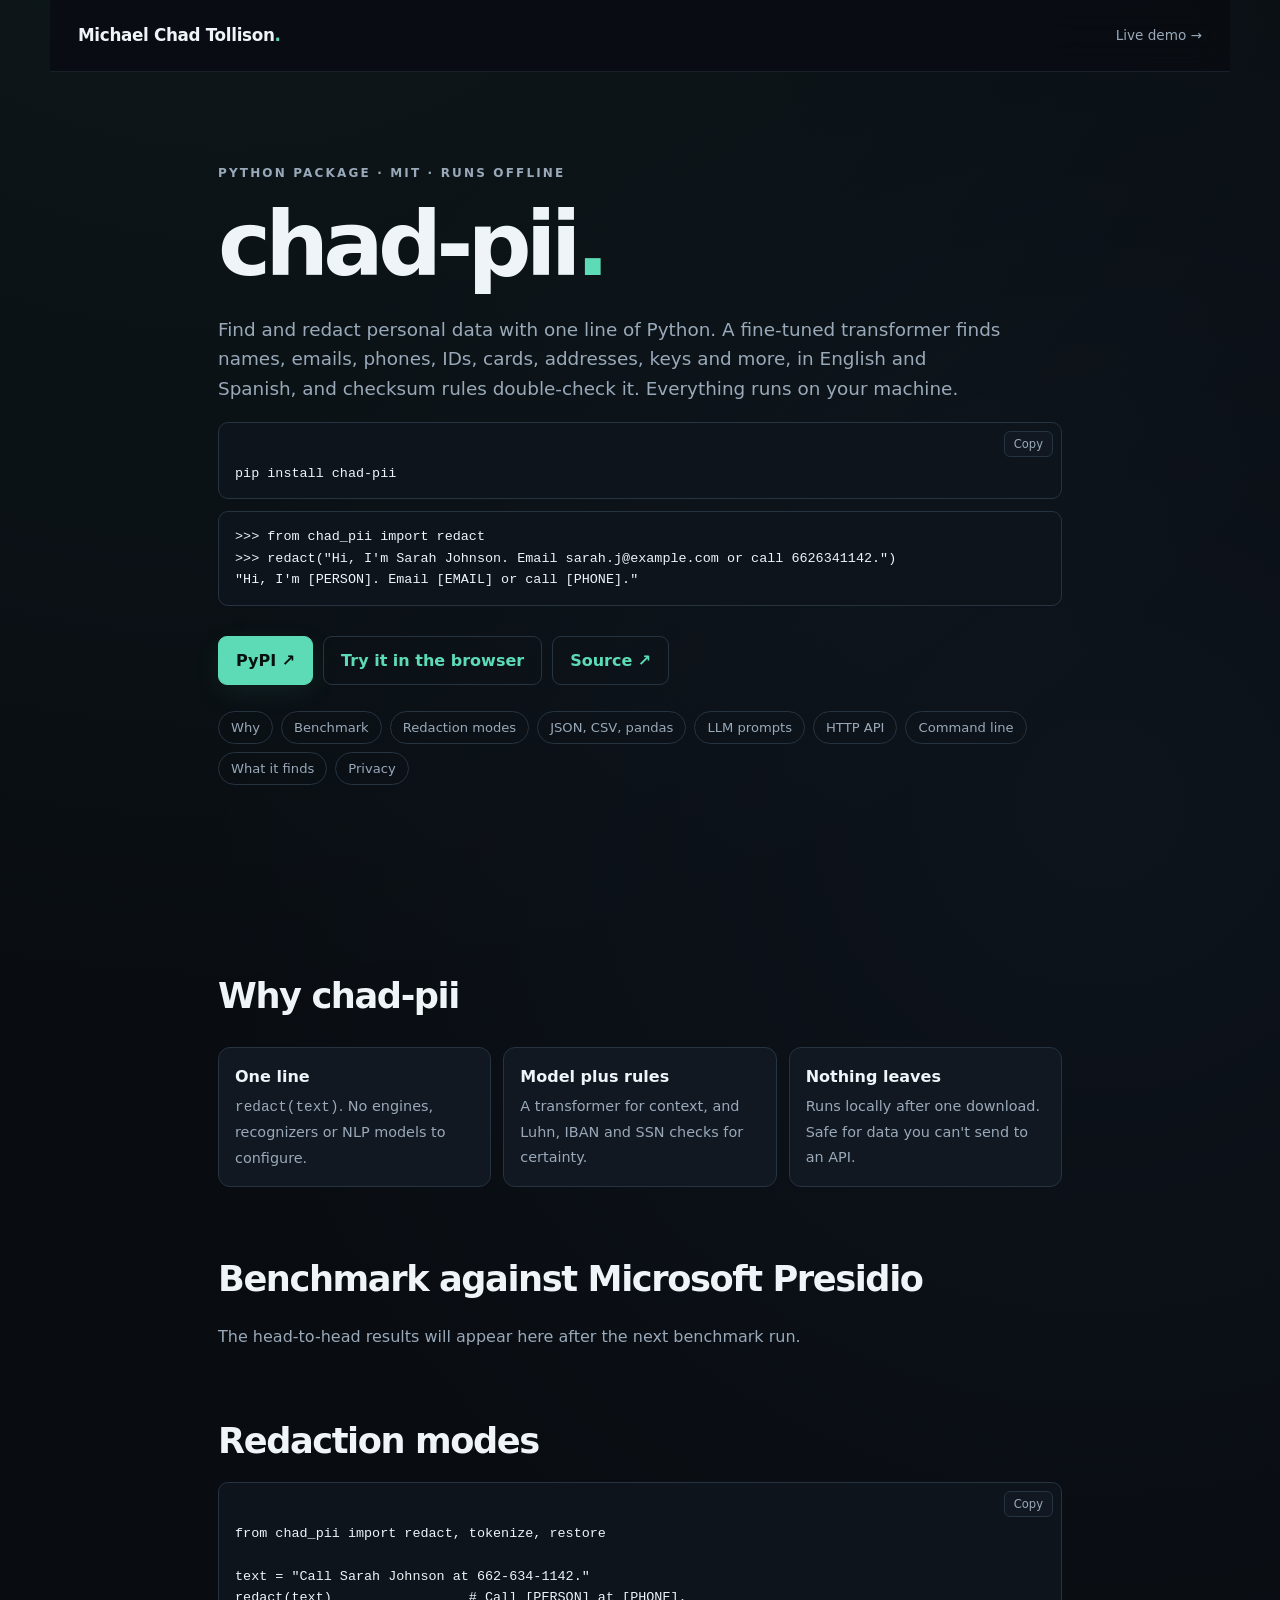
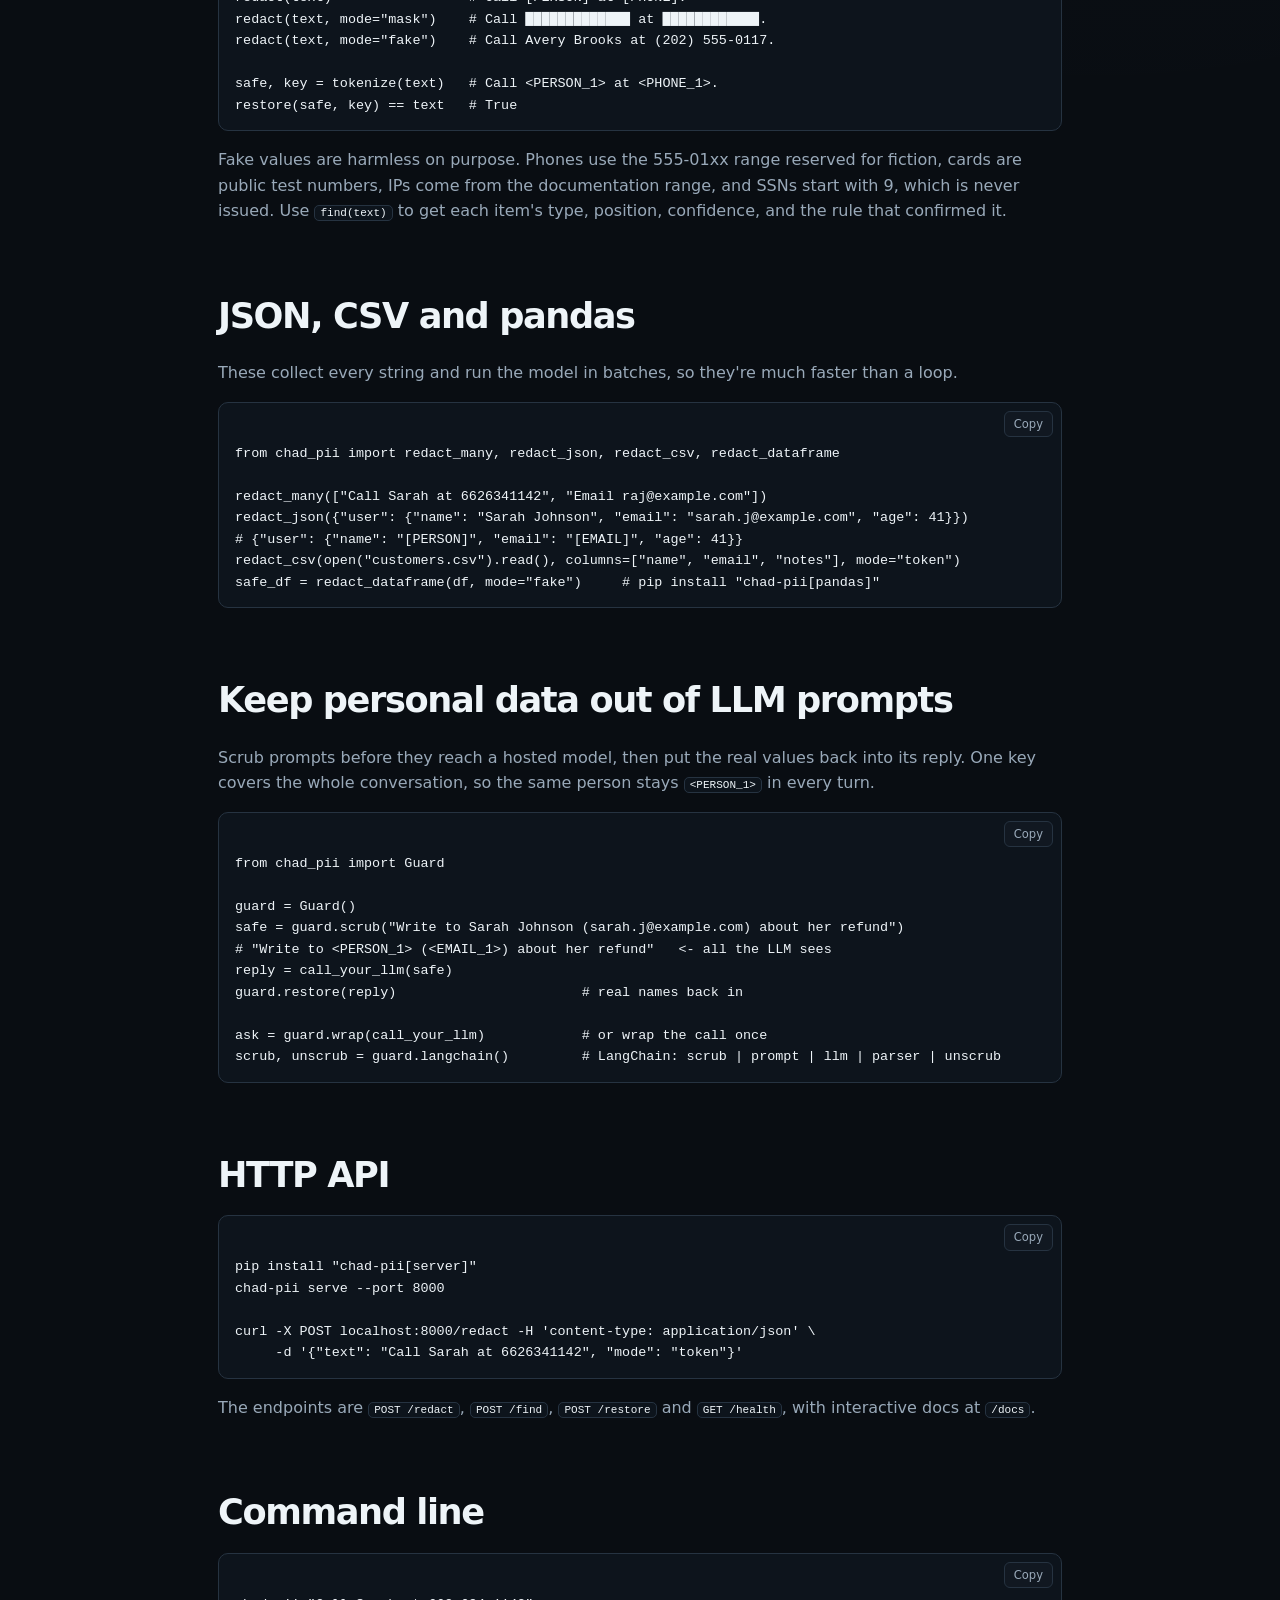
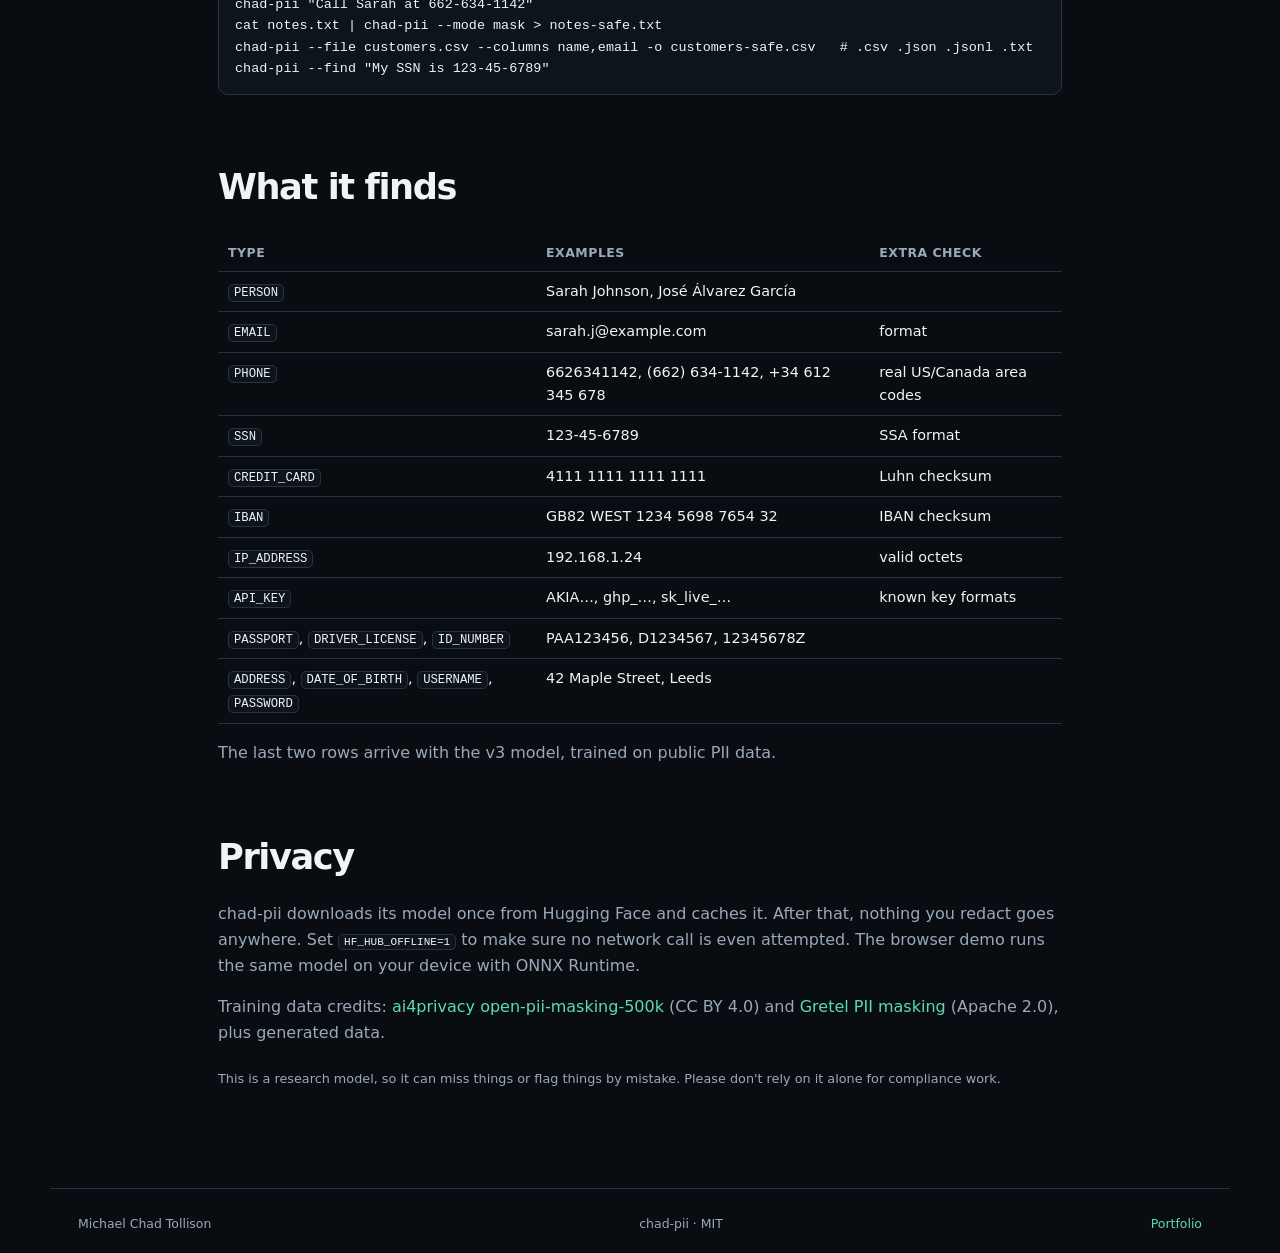
==== chad-pii/index.html @ e3c30531 "chad-pii docs page at /chad-pii/ Install, quick start, redaction modes, JSON/CSV/pandas, LLM guard, " ====
<!doctype html>
<html lang="en">
<head>
  <meta charset="utf-8">
  <meta name="viewport" content="width=device-width,initial-scale=1">
  <meta name="description" content="chad-pii: find and redact personal data in Python with one line. Fine-tuned transformer plus checksum rules, runs fully offline, benchmarked against Microsoft Presidio.">
  <meta name="theme-color" content="#090d12">
  <title>chad-pii | Redact personal data in Python</title>
  <link rel="stylesheet" href="../styles.css?v=2026-11-26b">
  <link rel="stylesheet" href="../redact.css?v=2026-11-27d">
  <style>
    .docs{max-width:900px}
    .docs h2{font-size:clamp(1.6rem,3.4vw,2.2rem);letter-spacing:-.04em;margin:64px 0 8px;scroll-margin-top:90px}
    .docs h3{margin:26px 0 8px;font-size:1.05rem}
    .docs p,.docs li{color:var(--muted)}
    .docs p code,.docs li code,.docs td code{background:var(--panel2);border:1px solid var(--line);border-radius:5px;padding:1px 5px;color:var(--text);font-size:.85em}
    .docs a{color:var(--accent)}.docs a:hover{text-decoration:underline}
    .docs .code{margin:12px 0}
    .toc{display:flex;flex-wrap:wrap;gap:8px;margin-top:26px}
    .toc a{border:1px solid var(--line);border-radius:999px;padding:5px 12px;font-size:.82rem;color:var(--muted)}
    .toc a:hover{color:var(--text);border-color:#3d5264;text-decoration:none}
    .pill-row{display:flex;flex-wrap:wrap;gap:8px;margin:14px 0 0;padding:0;list-style:none}
    .pill-row li{border:1px solid var(--line);background:var(--panel);border-radius:8px;padding:6px 10px;font-size:.85rem;color:var(--text)}
    .facts{display:grid;grid-template-columns:repeat(3,1fr);gap:12px;margin-top:22px}
    .facts div{border:1px solid var(--line);background:var(--panel);border-radius:12px;padding:16px}
    .facts strong{display:block;color:var(--text);margin-bottom:4px}
    .facts span{color:var(--muted);font-size:.9rem}
    .cmp h3{margin-top:30px}
    .cmp .bench-wrap{max-width:none}
    .cmp td.win{color:var(--accent);font-weight:700}
    table.plain{width:100%;border-collapse:collapse;font-size:.9rem;margin-top:12px}
    table.plain th,table.plain td{text-align:left;padding:8px 10px;border-bottom:1px solid var(--line);vertical-align:top}
    table.plain th{color:var(--muted);font-weight:600;font-size:.78rem;text-transform:uppercase;letter-spacing:.04em}
    .wrap-x{overflow-x:auto}
    @media (max-width:700px){.facts{grid-template-columns:1fr}.docs h2{margin-top:48px}}
  </style>
</head>
<body>
  <header>
    <a class="logo name-logo" href="../" aria-label="Back to portfolio">Michael Chad Tollison<span>.</span></a>
    <a class="back" href="../redact.html">Live demo →</a>
  </header>

  <main>
    <section class="demo-hero docs">
      <p class="kicker">PYTHON PACKAGE · MIT · RUNS OFFLINE</p>
      <h1>chad-pii<em>.</em></h1>
      <p class="lead">Find and redact personal data with one line of Python. A fine-tuned transformer finds names, emails, phones, IDs, cards, addresses, keys and more, in English and Spanish, and checksum rules double-check it. Everything runs on your machine.</p>
      <div class="code"><button type="button" class="copy-code">Copy</button><pre><code>pip install chad-pii</code></pre></div>
      <div class="code"><pre><code>&gt;&gt;&gt; from chad_pii import redact
&gt;&gt;&gt; redact("Hi, I'm Sarah Johnson. Email sarah.j@example.com or call 6626341142.")
"Hi, I'm [PERSON]. Email [EMAIL] or call [PHONE]."</code></pre></div>
      <div class="buttons">
        <a class="primary" href="https://pypi.org/project/chad-pii/" target="_blank" rel="noreferrer">PyPI ↗</a>
        <a class="secondary" href="../redact.html">Try it in the browser</a>
        <a class="secondary" href="https://github.com/chadtollison/chadtollison.github.io/tree/main/chad-pii" target="_blank" rel="noreferrer">Source ↗</a>
      </div>
      <nav class="toc" aria-label="On this page">
        <a href="#why">Why</a><a href="#benchmark">Benchmark</a><a href="#modes">Redaction modes</a><a href="#data">JSON, CSV, pandas</a>
        <a href="#llm">LLM prompts</a><a href="#api">HTTP API</a><a href="#cli">Command line</a><a href="#types">What it finds</a><a href="#privacy">Privacy</a>
      </nav>
    </section>

    <section class="docs">
      <h2 id="why">Why chad-pii</h2>
      <div class="facts">
        <div><strong>One line</strong><span><code>redact(text)</code>. No engines, recognizers or NLP models to configure.</span></div>
        <div><strong>Model plus rules</strong><span>A transformer for context, and Luhn, IBAN and SSN checks for certainty.</span></div>
        <div><strong>Nothing leaves</strong><span>Runs locally after one download. Safe for data you can't send to an API.</span></div>
      </div>

      <h2 id="benchmark">Benchmark against Microsoft Presidio</h2>
      <p id="cmp-lead">The head-to-head results will appear here after the next benchmark run.</p>
      <div id="cmp" class="cmp"></div>

      <h2 id="modes">Redaction modes</h2>
      <div class="code"><button type="button" class="copy-code">Copy</button><pre><code>from chad_pii import redact, tokenize, restore

text = "Call Sarah Johnson at 662-634-1142."
redact(text)                 # Call [PERSON] at [PHONE].
redact(text, mode="mask")    # Call █████████████ at ████████████.
redact(text, mode="fake")    # Call Avery Brooks at (202) 555-0117.

safe, key = tokenize(text)   # Call &lt;PERSON_1&gt; at &lt;PHONE_1&gt;.
restore(safe, key) == text   # True</code></pre></div>
      <p>Fake values are harmless on purpose. Phones use the 555-01xx range reserved for fiction, cards are public test numbers, IPs come from the documentation range, and SSNs start with 9, which is never issued. Use <code>find(text)</code> to get each item's type, position, confidence, and the rule that confirmed it.</p>

      <h2 id="data">JSON, CSV and pandas</h2>
      <p>These collect every string and run the model in batches, so they're much faster than a loop.</p>
      <div class="code"><button type="button" class="copy-code">Copy</button><pre><code>from chad_pii import redact_many, redact_json, redact_csv, redact_dataframe

redact_many(["Call Sarah at 6626341142", "Email raj@example.com"])
redact_json({"user": {"name": "Sarah Johnson", "email": "sarah.j@example.com", "age": 41}})
# {"user": {"name": "[PERSON]", "email": "[EMAIL]", "age": 41}}
redact_csv(open("customers.csv").read(), columns=["name", "email", "notes"], mode="token")
safe_df = redact_dataframe(df, mode="fake")     # pip install "chad-pii[pandas]"</code></pre></div>

      <h2 id="llm">Keep personal data out of LLM prompts</h2>
      <p>Scrub prompts before they reach a hosted model, then put the real values back into its reply. One key covers the whole conversation, so the same person stays <code>&lt;PERSON_1&gt;</code> in every turn.</p>
      <div class="code"><button type="button" class="copy-code">Copy</button><pre><code>from chad_pii import Guard

guard = Guard()
safe = guard.scrub("Write to Sarah Johnson (sarah.j@example.com) about her refund")
# "Write to &lt;PERSON_1&gt; (&lt;EMAIL_1&gt;) about her refund"   &lt;- all the LLM sees
reply = call_your_llm(safe)
guard.restore(reply)                       # real names back in

ask = guard.wrap(call_your_llm)            # or wrap the call once
scrub, unscrub = guard.langchain()         # LangChain: scrub | prompt | llm | parser | unscrub</code></pre></div>

      <h2 id="api">HTTP API</h2>
      <div class="code"><button type="button" class="copy-code">Copy</button><pre><code>pip install "chad-pii[server]"
chad-pii serve --port 8000

curl -X POST localhost:8000/redact -H 'content-type: application/json' \
     -d '{"text": "Call Sarah at 6626341142", "mode": "token"}'</code></pre></div>
      <p>The endpoints are <code>POST /redact</code>, <code>POST /find</code>, <code>POST /restore</code> and <code>GET /health</code>, with interactive docs at <code>/docs</code>.</p>

      <h2 id="cli">Command line</h2>
      <div class="code"><button type="button" class="copy-code">Copy</button><pre><code>chad-pii "Call Sarah at 662-634-1142"
cat notes.txt | chad-pii --mode mask &gt; notes-safe.txt
chad-pii --file customers.csv --columns name,email -o customers-safe.csv   # .csv .json .jsonl .txt
chad-pii --find "My SSN is 123-45-6789"</code></pre></div>

      <h2 id="types">What it finds</h2>
      <div class="wrap-x"><table class="plain">
        <thead><tr><th>Type</th><th>Examples</th><th>Extra check</th></tr></thead>
        <tbody>
          <tr><td><code>PERSON</code></td><td>Sarah Johnson, José Álvarez García</td><td></td></tr>
          <tr><td><code>EMAIL</code></td><td>sarah.j@example.com</td><td>format</td></tr>
          <tr><td><code>PHONE</code></td><td>6626341142, (662) 634-1142, +34 612 345 678</td><td>real US/Canada area codes</td></tr>
          <tr><td><code>SSN</code></td><td>123-45-6789</td><td>SSA format</td></tr>
          <tr><td><code>CREDIT_CARD</code></td><td>4111 1111 1111 1111</td><td>Luhn checksum</td></tr>
          <tr><td><code>IBAN</code></td><td>GB82 WEST 1234 5698 7654 32</td><td>IBAN checksum</td></tr>
          <tr><td><code>IP_ADDRESS</code></td><td>192.168.1.24</td><td>valid octets</td></tr>
          <tr><td><code>API_KEY</code></td><td>AKIA…, ghp_…, sk_live_…</td><td>known key formats</td></tr>
          <tr><td><code>PASSPORT</code>, <code>DRIVER_LICENSE</code>, <code>ID_NUMBER</code></td><td>PAA123456, D1234567, 12345678Z</td><td></td></tr>
          <tr><td><code>ADDRESS</code>, <code>DATE_OF_BIRTH</code>, <code>USERNAME</code>, <code>PASSWORD</code></td><td>42 Maple Street, Leeds</td><td></td></tr>
        </tbody>
      </table></div>
      <p>The last two rows arrive with the v3 model, trained on public PII data.</p>

      <h2 id="privacy">Privacy</h2>
      <p>chad-pii downloads its model once from Hugging Face and caches it. After that, nothing you redact goes anywhere. Set <code>HF_HUB_OFFLINE=1</code> to make sure no network call is even attempted. The browser demo runs the same model on your device with ONNX Runtime.</p>
      <p>Training data credits: <a href="https://huggingface.co/datasets/ai4privacy/open-pii-masking-500k-ai4privacy" target="_blank" rel="noreferrer">ai4privacy open-pii-masking-500k</a> (CC BY 4.0) and <a href="https://huggingface.co/datasets/gretelai/gretel-pii-masking-en-v1" target="_blank" rel="noreferrer">Gretel PII masking</a> (Apache 2.0), plus generated data.</p>
      <p class="note">This is a research model, so it can miss things or flag things by mistake. Please don't rely on it alone for compliance work.</p>
    </section>
  </main>

  <footer><span>Michael Chad Tollison</span><span>chad-pii · MIT</span><span><a href="../">Portfolio</a></span></footer>
  <script>
    document.querySelectorAll('.copy-code').forEach((b) => b.addEventListener('click', async () => {
      try { await navigator.clipboard.writeText(b.nextElementSibling.innerText); b.textContent = 'Copied'; setTimeout(() => (b.textContent = 'Copy'), 1400); } catch (e) {}
    }));
    (async () => {
      try {
        const res = await fetch('../benchmarks/compare.json', { cache: 'no-cache' });
        if (!res.ok) return;
        const { meta, results } = await res.json();
        const pct = (x) => `${Math.round(x * 100)}%`;
        const esc = (s) => String(s).replace(/[&<>"]/g, (c) => ({ '&': '&amp;', '<': '&lt;', '>': '&gt;', '"': '&quot;' }[c]));
        let html = '';
        for (const [ds, systems] of Object.entries(results)) {
          const rows = Object.entries(systems);
          const best = (k, lowWins) => (lowWins ? Math.min : Math.max)(...rows.map(([, r]) => r[k]));
          const cell = (r, k, f, low) => `<td class="${r[k] === best(k, low) ? 'win' : ''}">${f(r[k])}</td>`;
          html += `<h3>${esc(ds)}</h3><div class="bench-wrap"><table class="bench-table"><thead><tr><th>System</th><th>Caught</th><th>Fully hidden</th><th>Was personal</th><th>F1</th><th>ms/text</th></tr></thead><tbody>`
            + rows.map(([n, r]) => `<tr><td>${esc(n)}</td>${cell(r, 'caught', pct)}${cell(r, 'fully_hidden', pct)}${cell(r, 'was_personal', pct)}${cell(r, 'f1', (x) => x.toFixed(2))}${cell(r, 'ms_per_text', (x) => Math.round(x), true)}</tr>`).join('')
            + '</tbody></table></div>';
        }
        document.getElementById('cmp').innerHTML = html;
        document.getElementById('cmp-lead').innerHTML = `Same texts, same CPU, run on ${esc(meta.date)}. <strong>Caught</strong> is the share of personal-data items each system touched. <strong>Fully hidden</strong> means 90% or more of the item was covered, since half a card number still leaks. <strong>Was personal</strong> is the share of finds that really were personal data. Presidio runs with its defaults. <a href="../benchmarks/compare.md">Full results by type</a>`;
      } catch (e) { /* no results yet */ }
    })();
  </script>
  <script data-goatcounter="https://chadtollison.goatcounter.com/count" async src="https://gc.zgo.at/count.js"></script>
</body>
</html>
---- styles.css ----
*{box-sizing:border-box}
:root{--bg:#090d12;--panel:#111821;--panel2:#0d141c;--text:#eef4f8;--muted:#99a9b9;--line:#263341;--accent:#5cdbb6;--blue:#7aabff;--header:#090d12e8;--shadow:0 18px 55px rgba(0,0,0,.28)}
html{scroll-behavior:smooth;scroll-padding-top:90px}
body{margin:0;background:radial-gradient(circle at 18% -8%,rgba(92,219,182,.055),transparent 28%),radial-gradient(circle at 86% 18%,rgba(122,171,255,.045),transparent 24%),var(--bg);color:var(--text);font-family:Inter,system-ui,-apple-system,"Segoe UI",sans-serif;line-height:1.6;overflow-x:hidden}
a{color:inherit;text-decoration:none}
button{font:inherit}
::selection{background:rgba(92,219,182,.25);color:#fff}
#scroll-progress{position:fixed;left:0;top:0;height:3px;width:0;background:linear-gradient(90deg,var(--accent),var(--blue));z-index:9999;box-shadow:0 0 20px rgba(92,219,182,.45)}
.cursor-glow{position:fixed;left:0;top:0;width:420px;height:420px;border-radius:50%;pointer-events:none;z-index:-1;opacity:0;background:radial-gradient(circle,rgba(92,219,182,.075),rgba(122,171,255,.025) 38%,transparent 70%);transform:translate(-50%,-50%);transition:opacity .25s ease}
header,main>section,footer{max-width:1180px;margin:auto;padding-left:28px;padding-right:28px}
header{height:72px;display:flex;align-items:center;justify-content:space-between;position:sticky;top:0;background:var(--header);backdrop-filter:blur(18px);-webkit-backdrop-filter:blur(18px);z-index:50;border-bottom:1px solid #26334188}
.logo{font-weight:900;font-size:1.3rem;transition:transform .25s ease,text-shadow .25s ease}.logo:hover{transform:translateY(-1px);text-shadow:0 0 24px rgba(92,219,182,.22)}
.logo span,.kicker,.title b,.hero em{color:var(--accent)}
.name-logo{font-size:1.05rem;letter-spacing:-.02em;white-space:nowrap}
nav{display:flex;gap:24px}nav a{position:relative;color:var(--muted);font-size:.85rem;padding:8px 0;transition:color .2s ease}nav a:after{content:"";position:absolute;left:0;right:100%;bottom:2px;height:1px;background:var(--accent);transition:right .25s ease;box-shadow:0 0 10px rgba(92,219,182,.4)}nav a:hover,nav a.active{color:var(--text)}nav a:hover:after,nav a.active:after{right:0}
.menu-toggle{display:none;width:42px;height:42px;border:1px solid var(--line);border-radius:10px;background:rgba(17,24,33,.8);align-items:center;justify-content:center;flex-direction:column;gap:5px;cursor:pointer}.menu-toggle span{width:18px;height:1.5px;background:var(--text);transition:transform .25s ease,opacity .25s ease}.menu-toggle.open span:nth-child(1){transform:translateY(6.5px) rotate(45deg)}.menu-toggle.open span:nth-child(2){opacity:0}.menu-toggle.open span:nth-child(3){transform:translateY(-6.5px) rotate(-45deg)}
.hero{padding-top:115px;padding-bottom:105px;position:relative}.hero:after{content:"";position:absolute;width:360px;height:360px;right:-150px;top:70px;border:1px solid rgba(92,219,182,.08);border-radius:50%;box-shadow:0 0 80px rgba(92,219,182,.025);pointer-events:none}
.kicker{font-size:.75rem;letter-spacing:.18em;font-weight:800}.hero h1{font-size:clamp(3rem,7vw,6.4rem);line-height:.98;letter-spacing:-.065em;margin:18px 0 30px}.hero em{font-style:normal;background:linear-gradient(90deg,var(--accent),#8cebd0,var(--blue));-webkit-background-clip:text;background-clip:text;color:transparent;background-size:180% auto;animation:gradientShift 8s ease infinite}.lead{max-width:790px;font-size:1.15rem;color:var(--muted)}
@keyframes gradientShift{0%,100%{background-position:0% center}50%{background-position:100% center}}
.buttons,.tags{display:flex;gap:10px;flex-wrap:wrap}.buttons{margin-top:30px}.buttons a{border:1px solid var(--line);padding:11px 17px;border-radius:9px;font-weight:700;transition:transform .22s ease,border-color .22s ease,box-shadow .22s ease,background .22s ease}.buttons a:hover{transform:translateY(-2px);border-color:#3d5264;box-shadow:0 12px 28px rgba(0,0,0,.2)}.buttons .primary{background:var(--accent);border-color:var(--accent);color:#07110e;box-shadow:0 8px 28px rgba(92,219,182,.08)}.buttons .primary:hover{box-shadow:0 12px 34px rgba(92,219,182,.18)}.buttons .secondary:hover{background:#101923}
.hero .tags{margin-top:55px}.tags span{border:1px solid var(--line);border-radius:30px;padding:5px 10px;font-size:.74rem;color:var(--muted);transition:transform .2s ease,border-color .2s ease,color .2s ease,background .2s ease,box-shadow .2s ease}.tags span:hover{transform:translateY(-2px);border-color:rgba(92,219,182,.55);color:var(--text);background:rgba(92,219,182,.055);box-shadow:0 6px 18px rgba(92,219,182,.06)}
main>section:not(.hero){padding-top:85px;padding-bottom:85px}.title{display:flex;align-items:center;gap:14px;margin-bottom:36px}.title h2{font-size:2.2rem;letter-spacing:-.04em;margin:0}.title b{font-family:monospace}.intro{max-width:760px;color:var(--muted);margin-top:-18px;margin-bottom:35px}
.metrics{display:grid;grid-template-columns:repeat(4,1fr);border:1px solid var(--line);border-radius:14px;overflow:hidden;background:rgba(17,24,33,.5)}.metrics article{padding:30px;border-right:1px solid var(--line);position:relative;transition:background .25s ease,transform .25s ease}.metrics article:last-child{border:0}.metrics article:hover{background:rgba(18,29,39,.9);transform:translateY(-3px)}.metrics strong{font-size:2.1rem;color:var(--blue);letter-spacing:-.04em}.metrics p,.card p,.skills p,.contact>p{color:var(--muted)}
.grid{display:grid;grid-template-columns:1fr 1fr;gap:16px}.card{background:linear-gradient(180deg,rgba(17,24,33,.95),rgba(13,20,28,.96));border:1px solid var(--line);border-radius:14px;padding:29px;position:relative;overflow:hidden;transform-style:preserve-3d;transition:transform .18s ease,border-color .25s ease,box-shadow .25s ease}.card:hover{border-color:#3c5062;box-shadow:var(--shadow)}.feature{grid-column:1/-1;padding:40px}.card small{font-family:monospace;color:var(--accent)}.card h3{font-size:1.5rem;margin:9px 0}.card p{margin-top:0}.projectlink{display:inline-flex;align-items:center;gap:7px;color:var(--accent);font-weight:700;margin-top:12px}.projectlink span{transition:transform .2s ease}.projectlink:hover span{transform:translate(3px,-3px)}
.flow{font-family:monospace;font-size:.76rem;background:#0b1118;border:1px solid var(--line);padding:10px;border-radius:7px;margin:18px 0;color:#bac8d5;transition:border-color .2s ease,background .2s ease}.card:hover .flow{border-color:#33475a;background:#0c141d}
.reactive{--mx:50%;--my:50%;position:relative}.reactive:before{content:"";position:absolute;inset:0;border-radius:inherit;background:radial-gradient(420px circle at var(--mx) var(--my),rgba(92,219,182,.10),rgba(122,171,255,.025) 35%,transparent 67%);opacity:0;transition:opacity .25s ease;pointer-events:none;z-index:0}.reactive:hover:before{opacity:1}.reactive>*{position:relative;z-index:1}
.experience-list{display:grid;gap:22px}.experience-card{background:linear-gradient(180deg,rgba(17,24,33,.95),rgba(13,20,28,.96));border:1px solid var(--line);border-radius:14px;padding:32px;overflow:hidden;transition:transform .25s ease,border-color .25s ease,box-shadow .25s ease}.experience-card:hover{transform:translateY(-4px);border-color:#3d5264;box-shadow:var(--shadow)}.experience-heading{display:flex;justify-content:space-between;align-items:flex-start;gap:24px;padding-bottom:20px;border-bottom:1px solid var(--line)}.experience-heading h3{font-size:1.65rem;margin:4px 0 0;letter-spacing:-.025em}.experience-heading>span{color:var(--muted);font-family:monospace;white-space:nowrap}.role-path{margin:0;color:var(--accent);font-size:.78rem;font-weight:800;letter-spacing:.07em;text-transform:uppercase}.experience-summary{max-width:900px;color:var(--muted);font-size:1.02rem;margin:22px 0 26px}.impact-grid{display:grid;grid-template-columns:1fr 1fr;gap:14px}.impact-grid>div{background:#0b1118;border:1px solid var(--line);border-radius:9px;padding:20px;transition:transform .2s ease,border-color .2s ease,background .2s ease}.impact-grid>div:hover{transform:translateY(-2px);border-color:#34495b;background:#0d151e}.impact-grid strong{display:block;margin-bottom:7px}.impact-grid p{margin:0;color:var(--muted);font-size:.9rem}
.skills{display:grid;grid-template-columns:repeat(3,1fr);gap:14px}.skills article,.edu{background:linear-gradient(180deg,rgba(17,24,33,.95),rgba(13,20,28,.96));border:1px solid var(--line);border-radius:12px;padding:22px;overflow:hidden;transition:transform .22s ease,border-color .22s ease,box-shadow .22s ease}.skills article:hover,.edu:hover{transform:translateY(-4px);border-color:#3d5264;box-shadow:0 14px 36px rgba(0,0,0,.2)}.skills h3,.skills p{margin:0}.skills p{margin-top:8px;font-size:.86rem}.edu{display:flex;justify-content:space-between;align-items:end}.edu h3,.edu p{margin:4px 0 0}.edu p{text-align:right;color:var(--muted)}
.contact{margin-top:55px!important;margin-bottom:85px!important;background:linear-gradient(135deg,rgba(18,28,33,.98),rgba(18,23,34,.98));border:1px solid var(--line);border-radius:18px;padding:55px!important;overflow:hidden;transition:border-color .25s ease,box-shadow .25s ease}.contact:hover{border-color:#3b5062;box-shadow:0 20px 60px rgba(0,0,0,.24)}.contact h2{font-size:clamp(2.2rem,5vw,4rem);letter-spacing:-.05em;line-height:1;margin:10px 0 20px}.contact>p{max-width:720px}
footer{display:flex;justify-content:space-between;border-top:1px solid var(--line);padding-top:25px;padding-bottom:25px;color:var(--muted);font-size:.78rem}
[data-reveal]{opacity:1;transform:none}.js [data-reveal]{opacity:0;transform:translateY(24px);transition:opacity .7s cubic-bezier(.2,.7,.2,1),transform .7s cubic-bezier(.2,.7,.2,1)}.js [data-reveal].visible{opacity:1;transform:none}
:focus-visible{outline:2px solid var(--accent);outline-offset:4px;border-radius:6px}
@media(max-width:900px){nav{position:absolute;top:64px;right:28px;display:none;min-width:210px;flex-direction:column;gap:2px;background:#0d141cee;border:1px solid var(--line);border-radius:12px;padding:10px;box-shadow:0 18px 50px rgba(0,0,0,.4);backdrop-filter:blur(18px)}nav.open{display:flex}nav a{padding:10px 12px;border-radius:8px}nav a:hover,nav a.active{background:#121c27}.menu-toggle{display:flex}.metrics{grid-template-columns:1fr 1fr}.metrics article:nth-child(2){border-right:0}.metrics article:nth-child(-n+2){border-bottom:1px solid var(--line)}.grid,.skills{grid-template-columns:1fr}.feature{grid-column:auto}.experience-heading{flex-direction:column;gap:8px}.impact-grid{grid-template-columns:1fr}.experience-card{padding:23px}.edu{flex-direction:column;align-items:start}.edu p{text-align:left}.name-logo{font-size:.92rem}}
@media(max-width:560px){header,main>section,footer{padding-left:20px;padding-right:20px}.metrics{grid-template-columns:1fr}.metrics article{border-right:0;border-bottom:1px solid var(--line)!important}.metrics article:last-child{border-bottom:0!important}.hero{padding-top:75px}.hero h1{font-size:clamp(2.7rem,15vw,4.1rem)}.hero:after{display:none}.contact{margin-left:18px!important;margin-right:18px!important;padding:35px 23px!important}footer{flex-direction:column;gap:5px}.name-logo{max-width:230px;overflow:hidden;text-overflow:ellipsis}.cursor-glow{display:none}}
@media(pointer:coarse){.cursor-glow{display:none}.card:hover,.experience-card:hover,.skills article:hover,.edu:hover,.metrics article:hover{transform:none}}
@media(prefers-reduced-motion:reduce){html{scroll-behavior:auto}*,*:before,*:after{animation-duration:.001ms!important;animation-iteration-count:1!important;transition-duration:.001ms!important}.js [data-reveal]{opacity:1!important;transform:none!important}.cursor-glow{display:none!important}}


/* ===== v2 additions: charts, timeline, architecture, venn ===== */
:root{--violet:#b79cff}

/* group labels inside the Babel Street card */
.exp-group{margin:1.75rem 0 .75rem}

/* ---- impact charts ---- */
.charts{display:grid;grid-template-columns:1.5fr 1fr;gap:16px;margin-top:16px}
.chart{padding:28px}
.chart h3{font-size:1.2rem;margin:8px 0 22px;letter-spacing:-.02em}
.chart>p{font-size:.88rem;margin:20px 0 0}
.hbars{display:grid;gap:20px}
.hbar{display:grid;grid-template-columns:1fr auto;gap:8px 14px;align-items:end}
.hbar-label{font-size:.88rem;color:var(--text);font-weight:600;line-height:1.3}
.hbar-label em{display:block;font-style:normal;font-weight:400;color:var(--muted);font-size:.76rem}
.hbar b{font-family:monospace;color:var(--blue);font-size:1rem}
.hbar-track{grid-column:1/-1;height:10px;border-radius:99px;background:#0b1118;border:1px solid var(--line);overflow:hidden}
.hbar-track i{display:block;height:100%;width:var(--p);border-radius:inherit;background:linear-gradient(90deg,var(--accent),var(--blue));box-shadow:0 0 18px rgba(92,219,182,.35);transition:width 1.2s cubic-bezier(.2,.7,.2,1) var(--d,0s)}
.js [data-chart]:not(.in) .hbar-track i{width:0}
.dots{display:grid;grid-template-columns:repeat(10,1fr);gap:8px;max-width:300px}
.dots i{aspect-ratio:1;border-radius:50%;background:var(--accent);box-shadow:0 0 10px rgba(92,219,182,.35);transition:opacity .35s ease,transform .35s ease;transition-delay:calc(var(--i)*18ms)}
.dots:empty{display:none}
.js [data-chart]:not(.in) .dots i{opacity:.1;transform:scale(.5)}

/* ---- career: donut + timeline ---- */
.career-grid{display:grid;grid-template-columns:minmax(300px,.85fr) 1.6fr;gap:16px}
.donut-card,.gantt-card{padding:30px}
.donut{position:relative;width:min(100%,250px);aspect-ratio:1;margin:12px auto 26px}
.donut svg{width:100%;height:100%;transform:rotate(-90deg)}
.donut circle{fill:none;stroke-width:22}
.donut .track{stroke:#0b1118}
.seg{stroke-dasharray:var(--len,0) var(--rest,100);transition:stroke-dasharray 1.5s cubic-bezier(.2,.7,.2,1) var(--d,0s)}
.js [data-chart]:not(.in) .seg{stroke-dasharray:0 100}
.seg.s1{stroke:var(--violet)}.seg.s2{stroke:var(--blue)}.seg.s3{stroke:var(--accent)}
.donut-center{position:absolute;inset:0;display:grid;place-content:center;text-align:center}
.donut-center strong{font-size:3.6rem;letter-spacing:-.06em;line-height:1}
.donut-center span{font-family:monospace;font-size:.72rem;letter-spacing:.2em;color:var(--muted);margin-top:4px}
.legend{display:grid;gap:14px;margin:0;padding:0;list-style:none}
.legend li{display:grid;grid-template-columns:12px 1fr auto;gap:12px;align-items:start;font-size:.8rem;color:var(--muted);line-height:1.4}
.legend li>i{width:10px;height:10px;border-radius:50%;margin-top:5px}
.legend strong{display:block;color:var(--text);font-size:.9rem}
.legend b{font-family:monospace;font-weight:600;color:var(--text);font-size:.82rem;margin-top:2px}

.gantt-axis,.gantt-row{display:grid;grid-template-columns:200px 1fr;align-items:center}
.gantt{margin-top:18px}
.ticks{position:relative;height:24px}
.ticks span{position:absolute;left:var(--x);padding-left:5px;font-family:monospace;font-size:.72rem;color:var(--muted)}
.gantt-row{padding:14px 0;border-top:1px solid var(--line)}
.gantt-meta strong{display:block;font-size:.95rem}
.gantt-meta span{font-size:.78rem;color:var(--muted);line-height:1.35;display:block;padding-right:12px}
.gantt-track{position:relative;height:36px;background:repeating-linear-gradient(90deg,rgba(38,51,65,.8) 0 1px,transparent 1px calc(100% / 11))}
.gantt-bar{position:absolute;top:6px;bottom:6px;left:var(--l);width:var(--w);border-radius:8px;background:var(--c);background:linear-gradient(90deg,var(--c),color-mix(in srgb,var(--c) 55%,#0b1118));box-shadow:0 0 22px rgba(92,219,182,.18);transform-origin:left center;transition:transform 1.2s cubic-bezier(.2,.7,.2,1) var(--d,0s)}
.js [data-chart]:not(.in) .gantt-bar{transform:scaleX(0)}
.gantt-bar.live:after{content:"";position:absolute;right:-5px;top:50%;width:10px;height:10px;margin-top:-5px;border-radius:50%;background:var(--accent);box-shadow:0 0 0 0 rgba(92,219,182,.55);animation:livePulse 2.4s ease-out infinite}
@keyframes livePulse{70%,100%{box-shadow:0 0 0 12px rgba(92,219,182,0)}}
.path{display:flex;flex-wrap:wrap;align-items:center;gap:8px;margin-top:22px;padding-top:20px;border-top:1px solid var(--line)}
.path span{border:1px solid var(--line);border-radius:30px;padding:4px 12px;font-size:.76rem;color:var(--muted)}
.path span:last-child{border-color:rgba(92,219,182,.55);color:var(--text)}
.path i{font-style:normal;color:var(--muted)}

/* ---- architecture diagrams ---- */
.diagrams{display:grid;gap:16px;margin-top:16px}
.diagram-card{padding:30px}
.diagram-card h3{font-size:1.3rem;margin:8px 0 24px;letter-spacing:-.02em}
.pipe{display:flex;align-items:stretch}
.pnode{flex:1 1 0;min-width:0;display:flex;flex-direction:column;justify-content:center;gap:5px;background:#0b1118;border:1px solid var(--line);border-radius:10px;padding:16px 18px;transition:border-color .2s ease,transform .2s ease}
.pnode:hover{border-color:#3d5264;transform:translateY(-2px)}
.pnode small{font-size:.68rem;letter-spacing:.12em}
.pnode strong{font-size:1rem;line-height:1.25}
.pnode p{margin:0;font-size:.82rem;line-height:1.45}
.pnode.core{border-color:rgba(92,219,182,.5);background:linear-gradient(180deg,rgba(92,219,182,.09),#0b1118);box-shadow:0 0 34px rgba(92,219,182,.08)}
.pchips{display:flex;flex-wrap:wrap;gap:6px;margin-top:4px}
.pchips span,.pipe-foot span{border:1px solid var(--line);border-radius:30px;padding:3px 10px;font-size:.74rem;color:var(--muted)}
.plink{flex:0 0 78px;align-self:center;height:2px;position:relative;background-color:rgba(92,219,182,.3);background-image:linear-gradient(90deg,transparent,var(--accent),transparent);background-repeat:no-repeat;background-size:42% 100%;background-position:-75% 0}
.plink:before{content:attr(data-label);position:absolute;left:50%;bottom:8px;transform:translateX(-50%);font-family:monospace;font-size:.62rem;letter-spacing:.06em;color:var(--accent);white-space:nowrap}
.plink:after{content:"";position:absolute;right:-1px;top:50%;margin-top:-5px;border-left:8px solid rgba(92,219,182,.8);border-top:5px solid transparent;border-bottom:5px solid transparent}
.in .plink{animation:sweep 1.5s ease-in-out both;animation-delay:calc(var(--k,0)*.5s + .25s)}
@keyframes sweep{from{background-position:-75% 0}to{background-position:180% 0}}
@keyframes sweepV{from{background-position:0 -75%}to{background-position:0 180%}}
.pipe-foot{display:flex;flex-wrap:wrap;align-items:center;gap:8px;margin-top:20px;padding-top:16px;border-top:1px dashed var(--line)}
.pipe-foot small{margin-right:6px;font-size:.68rem;letter-spacing:.12em}
.lane+.lane{margin-top:22px;padding-top:22px;border-top:1px dashed var(--line)}
.lane-title{margin:0 0 12px;font-size:.84rem;font-weight:700;color:var(--text)!important}
.lane-title span{font-weight:400;color:var(--muted)}

/* ---- venn ---- */
.venn{position:relative;max-width:820px;margin:0 auto 44px;aspect-ratio:1.55/1}
.venn-circle{position:absolute;top:0;width:64%;aspect-ratio:1;border-radius:50%;border:1px solid;transition:transform 1.3s cubic-bezier(.2,.7,.2,1),opacity 1s ease}
.venn-circle.l{left:0;border-color:rgba(92,219,182,.5);background:radial-gradient(circle at 35% 40%,rgba(92,219,182,.2),rgba(92,219,182,.06) 65%,transparent)}
.venn-circle.r{right:0;border-color:rgba(122,171,255,.5);background:radial-gradient(circle at 65% 40%,rgba(122,171,255,.2),rgba(122,171,255,.06) 65%,transparent)}
.js [data-chart]:not(.in) .venn-circle.l{transform:translateX(-16%) scale(.92);opacity:0}
.js [data-chart]:not(.in) .venn-circle.r{transform:translateX(16%) scale(.92);opacity:0}
.venn-text{position:absolute;top:50%;transform:translateY(-50%);text-align:center}
.venn-text.l{left:4%;width:30%}
.venn-text.m{left:50%;width:22%;transform:translate(-50%,-50%)}
.venn-text.r{right:4%;width:30%}
.venn-text h3{margin:0 0 8px;font-size:1.1rem;letter-spacing:-.02em}
.venn-text.l h3{color:var(--accent)}.venn-text.r h3{color:var(--blue)}
.venn-text p{margin:0;font-size:.8rem;line-height:1.55;color:var(--muted)}

@media(max-width:900px){
  .charts,.career-grid{grid-template-columns:1fr}
  .pipe{flex-direction:column}
  .pnode{flex:none}
  .plink{flex:0 0 52px;width:2px;height:52px;background-image:linear-gradient(180deg,transparent,var(--accent),transparent);background-size:100% 42%;background-position:0 -75%}
  .plink:before{left:14px;bottom:auto;top:50%;transform:translateY(-50%)}
  .plink:after{right:auto;left:50%;top:auto;bottom:-1px;margin:0 0 0 -5px;border-left:5px solid transparent;border-right:5px solid transparent;border-top:8px solid rgba(92,219,182,.8);border-bottom:0}
  .in .plink{animation-name:sweepV}
}
@media(max-width:720px){
  .gantt-axis,.gantt-row{grid-template-columns:1fr}
  .gantt-axis>div:first-child{display:none}
  .gantt-row{gap:10px}
  .venn{aspect-ratio:auto;display:grid;gap:12px;margin-bottom:30px}
  .venn-circle{display:none}
  .venn-text,.venn-text.l,.venn-text.m,.venn-text.r{position:static;transform:none;width:auto;text-align:left;border:1px solid var(--line);border-radius:12px;padding:16px 18px;background:linear-gradient(180deg,rgba(17,24,33,.95),rgba(13,20,28,.96))}
  .venn-text.l{border-color:rgba(92,219,182,.45)}.venn-text.r{border-color:rgba(122,171,255,.45)}.venn-text.m{border-color:rgba(183,156,255,.45)}
  .donut-card,.gantt-card,.diagram-card{padding:22px}
}
@media(prefers-reduced-motion:reduce){.gantt-bar.live:after{animation:none}}

/* v2.1 tweaks */
.charts .chart:first-child{display:flex;flex-direction:column}
.charts .chart:first-child .hbars{flex:1;align-content:space-evenly}

.venn-text ul{list-style:none;margin:0;padding:0;font-size:.84rem;line-height:1.75;color:var(--muted)}
@media(max-width:720px){.venn-text ul{display:flex;flex-wrap:wrap;gap:6px 14px;line-height:1.5}}

/* ===== v3 hero: photo + live demo teaser ===== */
.hero-grid{display:grid;grid-template-columns:minmax(0,1.55fr) minmax(260px,.85fr);gap:56px;align-items:center}
.hero-copy h1{font-size:clamp(2.9rem,6vw,5.6rem)}
.hero-side{display:grid;gap:22px;justify-items:center}
.portrait{position:relative;margin:0;width:190px;height:190px;border-radius:50%;padding:5px;background:conic-gradient(from 210deg,var(--accent),var(--blue),var(--violet),var(--accent));box-shadow:0 0 60px rgba(92,219,182,.18)}
.portrait:after{content:"";position:absolute;inset:-14px;border-radius:50%;border:1px dashed rgba(92,219,182,.28);animation:heroSpin 40s linear infinite;pointer-events:none}
.portrait img{display:block;width:100%;height:100%;border-radius:50%;object-fit:cover;border:4px solid var(--bg)}
@keyframes heroSpin{to{transform:rotate(360deg)}}
.redact-teaser{display:block;width:100%;max-width:360px;border:1px solid var(--line);border-radius:14px;padding:18px 20px;background:linear-gradient(180deg,rgba(17,24,33,.95),rgba(13,20,28,.96));overflow:hidden;transition:transform .22s ease,border-color .22s ease,box-shadow .22s ease}
.redact-teaser:hover{transform:translateY(-3px);border-color:rgba(92,219,182,.5);box-shadow:0 16px 40px rgba(0,0,0,.3)}
.redact-teaser small{display:flex;align-items:center;gap:8px;font-family:monospace;font-size:.68rem;letter-spacing:.1em;color:var(--accent)}
.live-dot{width:8px;height:8px;border-radius:50%;background:var(--accent);box-shadow:0 0 0 0 rgba(92,219,182,.6);animation:heroPulse 2s ease infinite}
@keyframes heroPulse{70%{box-shadow:0 0 0 8px rgba(92,219,182,0)}100%{box-shadow:0 0 0 0 rgba(92,219,182,0)}}
.redact-teaser p{margin:12px 0 14px;font-size:.98rem;line-height:1.9;color:var(--text)}
.redact-teaser b{font-size:.85rem;color:var(--accent)}.redact-teaser b span{display:inline-block;transition:transform .2s ease}.redact-teaser:hover b span{transform:translateX(3px)}
.t-pii{position:relative;white-space:nowrap;border-radius:4px;padding:1px 2px}
.t-pii:after{content:attr(data-tag);position:absolute;inset:0;display:flex;align-items:center;justify-content:center;border-radius:4px;background:#0b1118;border:1px solid var(--accent);color:var(--accent);font:700 .66rem/1 monospace;letter-spacing:.08em;clip-path:inset(0 100% 0 0);animation:heroRedact 6s cubic-bezier(.6,0,.3,1) infinite}
.t-pii[data-tag="EMAIL"]:after{animation-delay:.35s}.t-pii[data-tag="PHONE"]:after{animation-delay:.7s}
@keyframes heroRedact{0%,18%{clip-path:inset(0 100% 0 0)}30%,82%{clip-path:inset(0 0 0 0)}94%,100%{clip-path:inset(0 100% 0 0)}}
@media(max-width:900px){.hero-grid{grid-template-columns:1fr;gap:36px}.hero-side{grid-template-columns:auto 1fr;align-items:center;justify-items:start;gap:24px}.portrait{width:150px;height:150px}.redact-teaser{max-width:none}}
@media(max-width:560px){.hero{padding-top:44px}.hero-grid{display:flex;flex-direction:column;align-items:stretch;gap:0}.hero-side{display:contents}.portrait{order:-1;align-self:flex-start}.portrait{width:104px;height:104px;padding:4px;margin:0 0 22px 10px}.portrait:after{inset:-9px}.redact-teaser{margin-top:28px}.hero-copy h1{font-size:clamp(2.5rem,12.5vw,3.6rem)}.hero .tags{margin-top:36px}}
@media(prefers-reduced-motion:reduce){.t-pii:after{animation:none;clip-path:inset(0 0 0 0)}.portrait:after,.live-dot{animation:none}}
/* v3.1: teaser moved out of the photo column into a full-width strip */
.hero .redact-teaser{max-width:none;margin-top:48px;display:grid;grid-template-columns:auto 1fr auto;align-items:center;gap:28px;padding:18px 24px}
.hero .redact-teaser p{margin:0}
.hero .redact-teaser b{white-space:nowrap}
.hero .tags{margin-top:30px}
@media(max-width:900px){.hero-grid{gap:28px}.hero-side{display:flex;justify-content:flex-start;order:-1;padding-left:10px}.portrait{width:130px;height:130px}.hero .redact-teaser{grid-template-columns:1fr;gap:10px}}
@media(max-width:560px){.hero-side{display:block;order:-1}.hero .redact-teaser{margin-top:28px}}
/* certification badge */
.edu.cert{align-items:center;gap:18px}.edu.cert picture{flex:none}.edu.cert img{display:block;width:72px;height:auto}.edu.cert>div{flex:1}
@media(max-width:900px){.edu.cert{flex-direction:row;flex-wrap:wrap;align-items:center}.edu.cert p{flex-basis:100%;margin:0 0 0 90px}}
.edu.cert .verify{color:var(--accent);font-weight:700;font-size:.85rem}.edu.cert:hover .verify{text-decoration:underline}
---- redact.css ----
/* Styles for the live "Redact me" demo page (redact.html). Builds on styles.css. */
main>section{max-width:1180px;margin:auto;padding-left:28px;padding-right:28px}
.back{color:var(--muted);font-size:.85rem;transition:color .2s ease}.back:hover{color:var(--text)}
.demo-hero{padding-top:80px!important;padding-bottom:34px!important}
.demo{padding-top:0!important;padding-bottom:0!important}
.demo-hero h1{font-size:clamp(3rem,7vw,5.6rem);line-height:.98;letter-spacing:-.065em;margin:18px 0 26px}.demo-hero h1 em{color:var(--accent);font-style:normal}

.status{display:flex;align-items:center;gap:12px;flex-wrap:wrap;border:1px solid var(--line);background:var(--panel2);border-radius:12px;padding:12px 16px;font-size:.88rem;color:var(--muted);margin-bottom:18px}
#status-text{flex:1 1 200px;min-width:0}
.status .dot{flex:none;width:9px;height:9px;border-radius:50%;background:#f0b75a;box-shadow:0 0 12px rgba(240,183,90,.6);animation:pulse 1.2s ease-in-out infinite}
.status.ready .dot{background:var(--accent);box-shadow:0 0 12px rgba(92,219,182,.6);animation:none}
.status.error .dot{background:#ff7a7a;box-shadow:0 0 12px rgba(255,122,122,.6);animation:none}
.status .bar{flex:1 1 160px;height:4px;border-radius:4px;background:var(--line);overflow:hidden}
.status .bar span{display:block;height:100%;width:0;background:linear-gradient(90deg,var(--accent),var(--blue));transition:width .2s ease}
.status.ready .bar,.status.error .bar{display:none}
@keyframes pulse{50%{opacity:.35}}

.panes{display:grid;grid-template-columns:1fr 1fr;gap:18px}
.pane{border:1px solid var(--line);background:var(--panel);border-radius:14px;display:flex;flex-direction:column;min-width:0}
.pane-head,.pane-foot{display:flex;align-items:center;justify-content:space-between;gap:10px;flex-wrap:wrap;padding:12px 14px}
.pane-head{border-bottom:1px solid var(--line)}
.pane-foot{border-top:1px solid var(--line);font-size:.78rem;color:var(--muted)}
.pane-head label,.pane-label{font-weight:800;font-size:.88rem}
.samples{display:flex;gap:6px;flex-wrap:wrap}
.samples button,.toggle button{border:1px solid var(--line);background:transparent;color:var(--muted);border-radius:30px;padding:4px 11px;font-size:.75rem;cursor:pointer;transition:color .2s ease,border-color .2s ease,background .2s ease}
.samples button:hover,.toggle button:hover{color:var(--text);border-color:#3d5264}
.toggle{display:flex;gap:4px}
.toggle button[aria-pressed="true"]{background:var(--accent);border-color:var(--accent);color:#07110e;font-weight:700}
textarea,.output{min-height:300px;flex:1;padding:16px;font:inherit;font-size:.98rem;line-height:1.75;color:var(--text)}
textarea{width:100%;resize:vertical;border:0;background:transparent;outline:none}
textarea:focus-visible{box-shadow:inset 0 0 0 2px rgba(92,219,182,.35);border-radius:4px}
.output{white-space:pre-wrap;overflow-wrap:anywhere;overflow:auto;max-height:520px}
.output .empty{color:var(--muted)}
.link-btn{border:0;background:none;color:var(--accent);cursor:pointer;font-size:.78rem;padding:2px 0}
.link-btn:hover{text-decoration:underline}

mark.pii{--c:var(--accent);color:var(--text);background:color-mix(in srgb,var(--c) 22%,transparent);border-bottom:2px solid var(--c);border-radius:4px;padding:1px 2px;position:relative;cursor:default;transition:color .35s ease,background .35s ease;animation:pop .45s ease both}
mark.pii .lbl{font-size:.62rem;font-weight:800;letter-spacing:.06em;color:var(--c);margin-left:4px;vertical-align:1px;white-space:nowrap}
mark.pii.low{background:transparent;border-bottom-style:dashed;opacity:.75}
.output.redacted mark.pii:not(.low){color:transparent;background:#000;border-bottom-color:#000;text-shadow:none}
.output.redacted mark.pii:not(.low) .lbl{color:var(--c)}
@keyframes pop{from{background:transparent}}

.controls{display:flex;align-items:center;gap:16px;flex-wrap:wrap;margin:22px 0 8px;font-size:.88rem;color:var(--muted)}
.controls strong{color:var(--text)}
.controls input{flex:1 1 220px;max-width:360px;accent-color:var(--accent)}

.findings{margin-top:26px}
.findings h2{font-size:1.25rem;margin:0 0 10px}
.legend{display:flex;gap:8px;flex-wrap:wrap;margin-bottom:14px}
.legend span{--c:var(--accent);border:1px solid var(--line);border-radius:30px;padding:3px 10px;font-size:.72rem;color:var(--muted)}
.legend span:before{content:"";display:inline-block;width:8px;height:8px;border-radius:50%;background:var(--c);margin-right:6px}
.entities{list-style:none;margin:0;padding:0;display:grid;gap:8px}
.entities li{--c:var(--accent);display:grid;grid-template-columns:130px minmax(0,1fr) 150px;gap:14px;align-items:center;border:1px solid var(--line);background:var(--panel2);border-radius:10px;padding:10px 14px;font-size:.88rem}
.entities li.low{opacity:.55}
.entities .type{font-weight:800;font-size:.72rem;letter-spacing:.08em;color:var(--c)}
.entities .val{overflow-wrap:anywhere;font-family:ui-monospace,SFMono-Regular,Menlo,Consolas,monospace;font-size:.85rem}
.entities .check{display:block;font-family:Inter,system-ui,sans-serif;font-size:.72rem;color:var(--muted);margin-top:2px}
.entities .check.ok{color:var(--accent)}.entities .check.bad{color:#ff9a7a}
.conf{display:flex;align-items:center;gap:8px;font-variant-numeric:tabular-nums;color:var(--muted);font-size:.78rem}
.conf i{flex:1;height:5px;border-radius:5px;background:var(--line);overflow:hidden}
.conf i b{display:block;height:100%;background:var(--c)}
.entities .none{display:block;color:var(--muted);border-style:dashed}

.how{padding-top:90px!important;padding-bottom:90px!important}
.how h2{font-size:clamp(1.8rem,4vw,2.6rem);letter-spacing:-.04em;margin:0}
.steps{display:grid;grid-template-columns:repeat(3,1fr);gap:16px;margin-top:24px}
.steps article{border:1px solid var(--line);background:var(--panel);border-radius:14px;padding:20px}
.steps small{color:var(--accent);font-weight:800;letter-spacing:.12em;font-size:.72rem}
.steps h3{margin:6px 0 6px}.steps p{margin:0;color:var(--muted);font-size:.92rem}
.how .buttons{display:flex;gap:10px;flex-wrap:wrap}
.note{color:var(--muted);font-size:.8rem;margin-top:24px}
footer a{color:var(--accent)}

.try-row{display:flex;align-items:center;gap:14px;flex-wrap:wrap;margin-top:6px;color:var(--muted);font-size:.9rem}
.try-btn{background:var(--accent);border:1px solid var(--accent);color:#07110e;font-weight:800;font-size:1rem;border-radius:10px;padding:12px 22px;cursor:pointer;box-shadow:0 8px 28px rgba(92,219,182,.18);transition:transform .2s ease,box-shadow .2s ease}
.try-btn:hover{transform:translateY(-2px);box-shadow:0 12px 32px rgba(92,219,182,.28)}
.mini{min-height:0;padding:0 14px;font-size:.82rem;color:var(--muted)}
.mini:not(:empty){padding:10px 14px;border-top:1px solid var(--line)}
.mini b{color:var(--accent);font-weight:700}
.conf.rule{justify-content:flex-end;color:var(--c);font-weight:700;letter-spacing:.04em}
.use{margin-top:56px}
.use h2{margin-bottom:6px}
.use-lead,.use-more{color:var(--muted);max-width:760px}
.use a{color:var(--accent)}.use a:hover{text-decoration:underline}
.use-steps{list-style:none;counter-reset:step;padding:0;margin:22px 0 0;display:grid;gap:16px}
.use-steps>li{counter-increment:step;border:1px solid var(--line);background:var(--panel);border-radius:14px;padding:18px 20px;min-width:0}
.use-steps h3{margin:0 0 6px;font-size:1.05rem}
.use-steps h3:before{content:"0" counter(step) "  ";color:var(--accent);font-size:.75rem;letter-spacing:.12em;font-weight:800}
.use-steps p{margin:0 0 10px;color:var(--muted);font-size:.92rem}
.use-steps p.out{margin-top:12px}
.use code{font-family:ui-monospace,SFMono-Regular,Menlo,Consolas,monospace;font-size:.85em}
.use p code{background:var(--panel2);border:1px solid var(--line);border-radius:5px;padding:1px 5px;color:var(--text)}
.code{position:relative;background:var(--panel2);border:1px solid var(--line);border-radius:10px}
.code pre{margin:0;padding:14px 16px;overflow-x:auto;font-size:.84rem;line-height:1.6;color:var(--text)}
.copy-code + pre{padding-top:40px}
.copy-code{position:absolute;top:8px;right:8px;border:1px solid var(--line);background:var(--panel);color:var(--muted);border-radius:6px;padding:3px 9px;font-size:.72rem;cursor:pointer}
.copy-code:hover{color:var(--text);border-color:#3d5264}
.use-more{margin-top:18px;font-size:.92rem}
.modes{display:flex;align-items:center;gap:6px;flex-wrap:wrap;padding:10px 14px;border-bottom:1px solid var(--line);font-size:.75rem;color:var(--muted)}
.modes span{margin-right:4px}
.modes button{border:1px solid var(--line);background:transparent;color:var(--muted);border-radius:30px;padding:3px 10px;font-size:.74rem;cursor:pointer}
.modes button:hover{color:var(--text);border-color:#3d5264}
.modes button[aria-checked="true"]{border-color:var(--accent);color:var(--accent);font-weight:700}
mark.pii.swap{color:var(--c);background:color-mix(in srgb,var(--c) 14%,transparent);border-bottom-style:dotted;font-weight:600}
.token-key{border-top:1px solid var(--line);padding:12px 14px;font-size:.82rem;color:var(--muted)}
.token-key p{margin:0 0 8px}
.token-key table{width:100%;border-collapse:collapse;margin-bottom:10px}
.token-key th,.token-key td{text-align:left;padding:4px 6px;border-bottom:1px solid var(--line);overflow-wrap:anywhere}
.token-key th{font-size:.7rem;letter-spacing:.06em;text-transform:uppercase}
.token-key td{color:var(--text)}
.token-key label{display:block;font-weight:700;color:var(--text);margin-bottom:4px}
.token-key textarea{min-height:0;flex:none;width:100%;background:var(--panel2);border:1px solid var(--line);border-radius:8px;color:var(--text);padding:8px;font:inherit;font-size:.85rem;resize:vertical}
.restore-out{margin-top:6px;color:var(--text);white-space:pre-wrap;overflow-wrap:anywhere}
.restore-out:not(:empty):before{content:"Restored: ";color:var(--accent);font-weight:700}
.samples .upload{border:1px dashed var(--accent);color:var(--accent);border-radius:30px;padding:4px 11px;font-size:.75rem;cursor:pointer;font-weight:700}
.samples .upload:hover{background:color-mix(in srgb,var(--accent) 12%,transparent)}
.panes.dropping .pane{border-color:var(--accent);box-shadow:0 0 0 2px rgba(92,219,182,.25)}
.file-panel{margin-top:18px;border:1px solid var(--line);background:var(--panel);border-radius:14px;padding:14px 16px;min-width:0}
.file-head{display:flex;align-items:center;justify-content:space-between;gap:10px;flex-wrap:wrap}
.file-head strong{overflow-wrap:anywhere}
.try-btn.small{font-size:.85rem;padding:8px 14px}
.file-status{color:var(--muted);font-size:.88rem;margin:8px 0}
.file-note{color:var(--muted);font-size:.8rem;margin:8px 0 0}
.csv-wrap{overflow-x:auto;border:1px solid var(--line);border-radius:10px}
.csv{border-collapse:collapse;font-size:.8rem;min-width:100%}
.csv th,.csv td{border-bottom:1px solid var(--line);padding:6px 10px;text-align:left;white-space:nowrap}
.csv th{color:var(--muted);font-weight:700;background:var(--panel2)}
.pdf-pages{display:flex;gap:12px;overflow-x:auto;padding-bottom:6px}
.pdf-page{height:420px;width:auto;border-radius:6px;border:1px solid var(--line);background:#fff;flex:none}
.txt-preview{white-space:pre-wrap;overflow-wrap:anywhere;background:var(--panel2);border:1px solid var(--line);border-radius:10px;padding:12px;font-size:.82rem;max-height:360px;overflow:auto;margin:0}
@media(max-width:560px){.pdf-page{height:300px}}
@media(max-width:900px){.panes{grid-template-columns:1fr}.steps{grid-template-columns:1fr}textarea,.output{min-height:200px}}
@media(max-width:560px){
  main>section{padding-left:16px;padding-right:16px}
  .demo-hero{padding-top:44px!important}
  .back{font-size:.8rem}
  .name-logo{font-size:.95rem}
  .entities li{grid-template-columns:1fr;gap:4px}
}
@media(prefers-reduced-motion:reduce){mark.pii{animation:none;transition:none}.status .dot{animation:none}}
.bench{margin-top:56px}
.bench h2{margin-bottom:6px}
.bench a{color:var(--accent)}.bench a:hover{text-decoration:underline}
.bench-wrap{overflow-x:auto;margin-top:18px;border:1px solid var(--line);border-radius:14px;background:var(--panel);max-width:760px}
.bench-table{width:100%;border-collapse:collapse;font-size:.92rem}
.bench-table th,.bench-table td{padding:10px 14px;text-align:right;border-bottom:1px solid var(--line);white-space:nowrap}
.bench-table th:first-child,.bench-table td:first-child{text-align:left}
.bench-table th{color:var(--muted);font-weight:600;font-size:.8rem;letter-spacing:.04em;text-transform:uppercase}
.bench-table tr:last-child td{border-bottom:0;font-weight:700}
.bench-table td.na{color:var(--muted)}
.bench-note{color:var(--muted);font-size:.85rem;max-width:760px;margin-top:12px}
.bench-table td:first-child{white-space:normal}
@media (max-width:600px){.bench-table th,.bench-table td{padding:9px 8px;font-size:.85rem}.bench-table th{font-size:.7rem}}
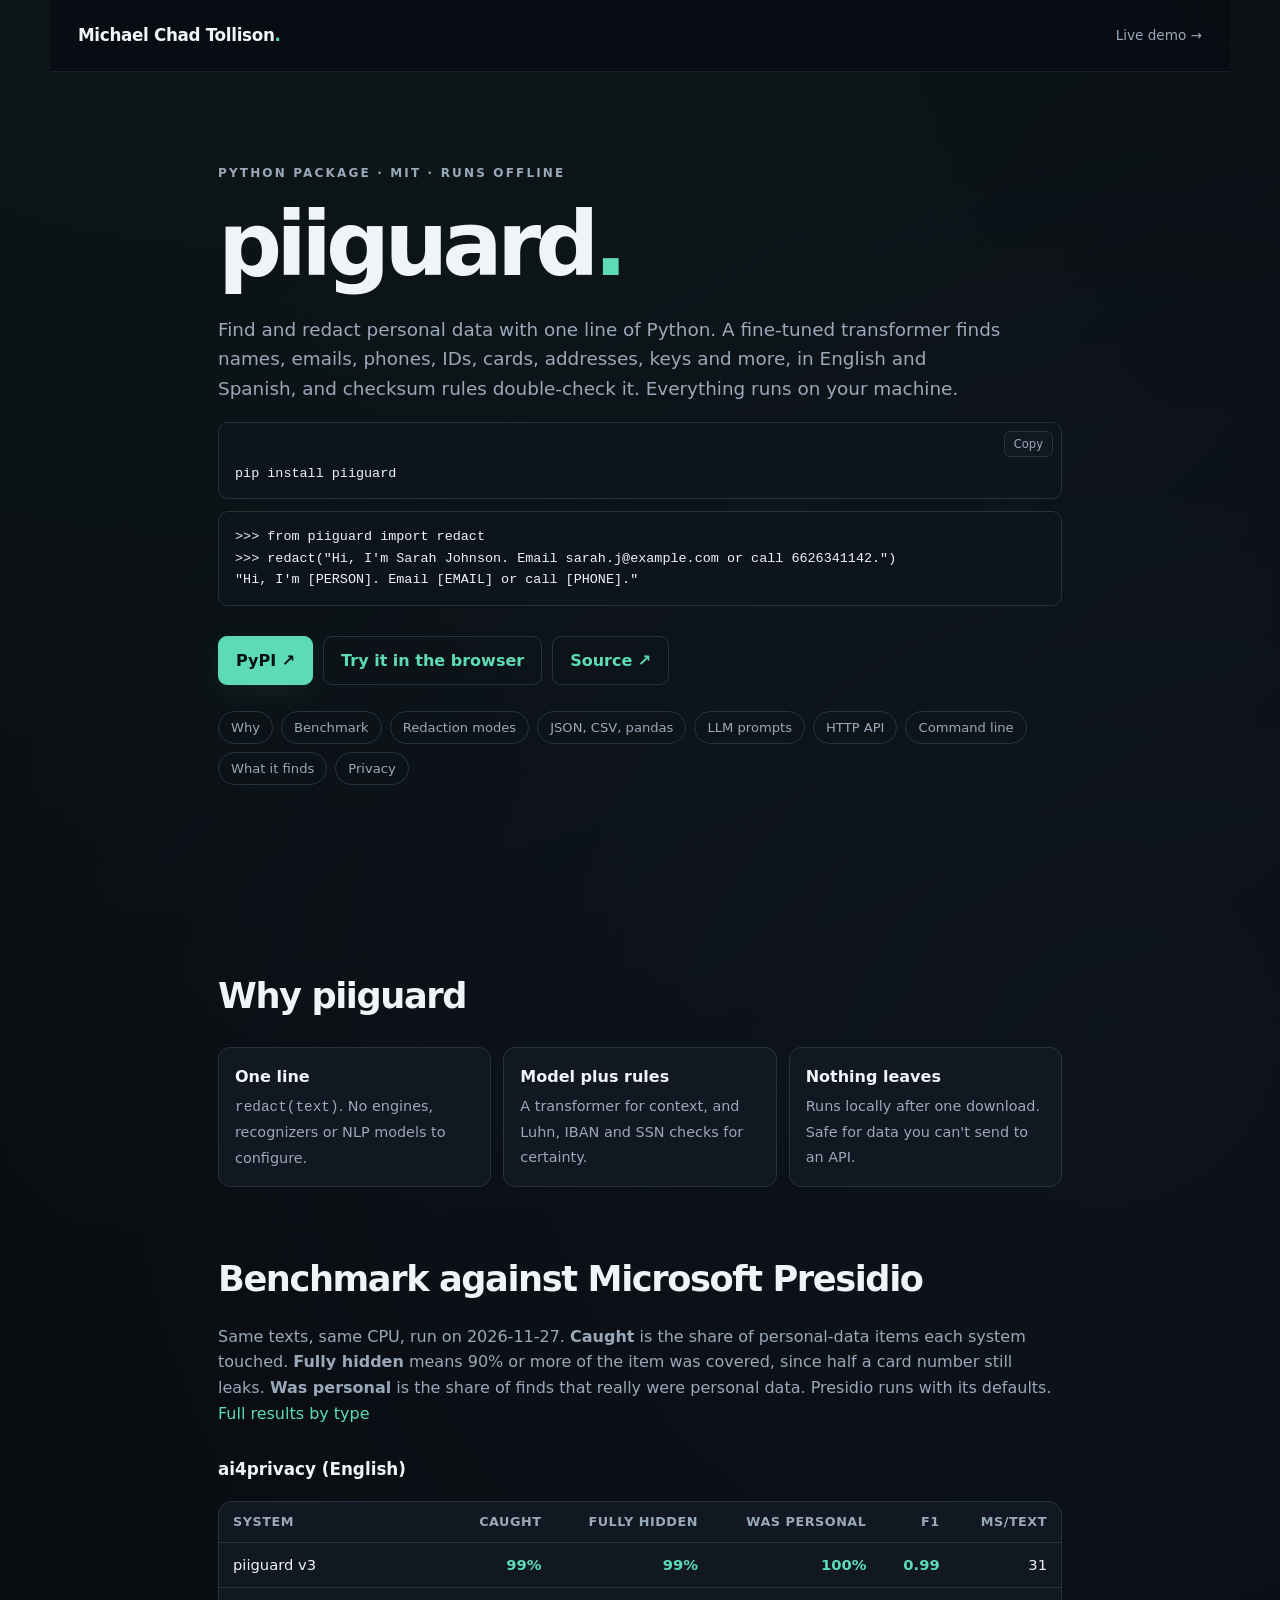
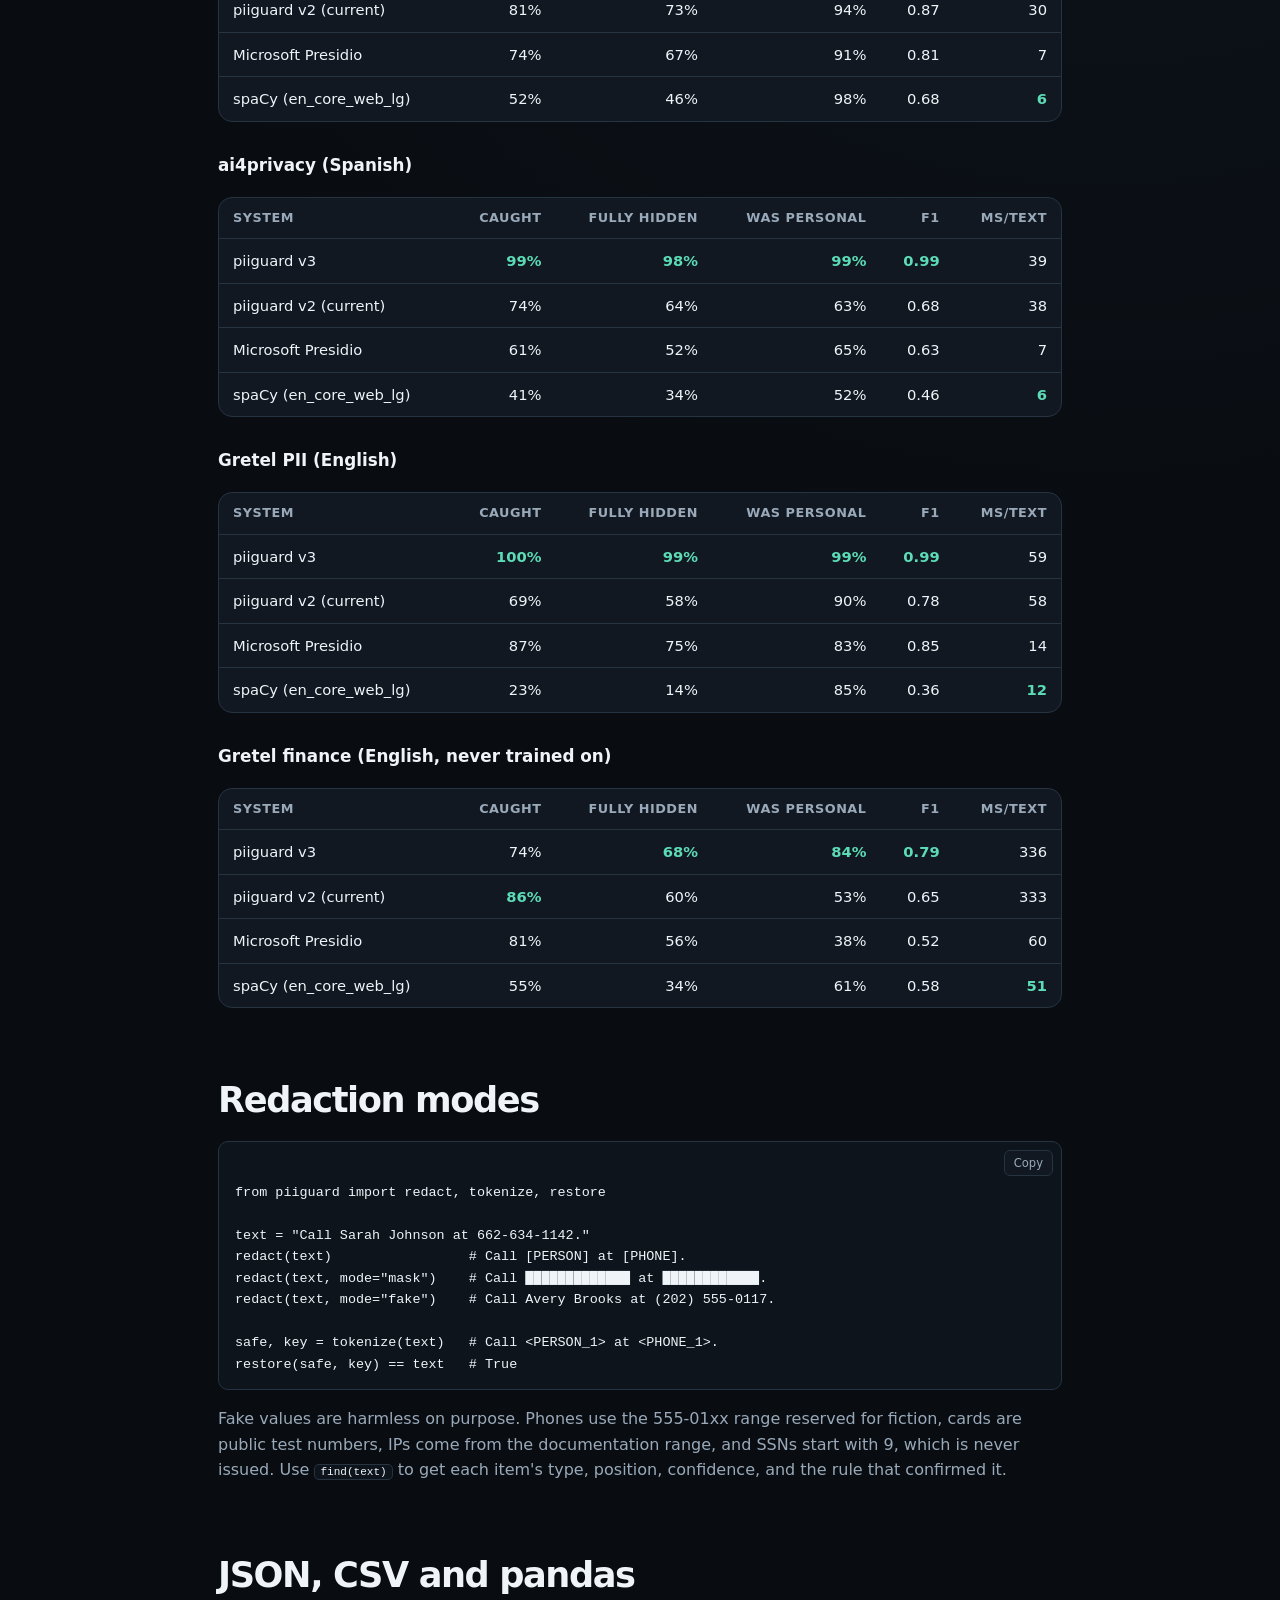
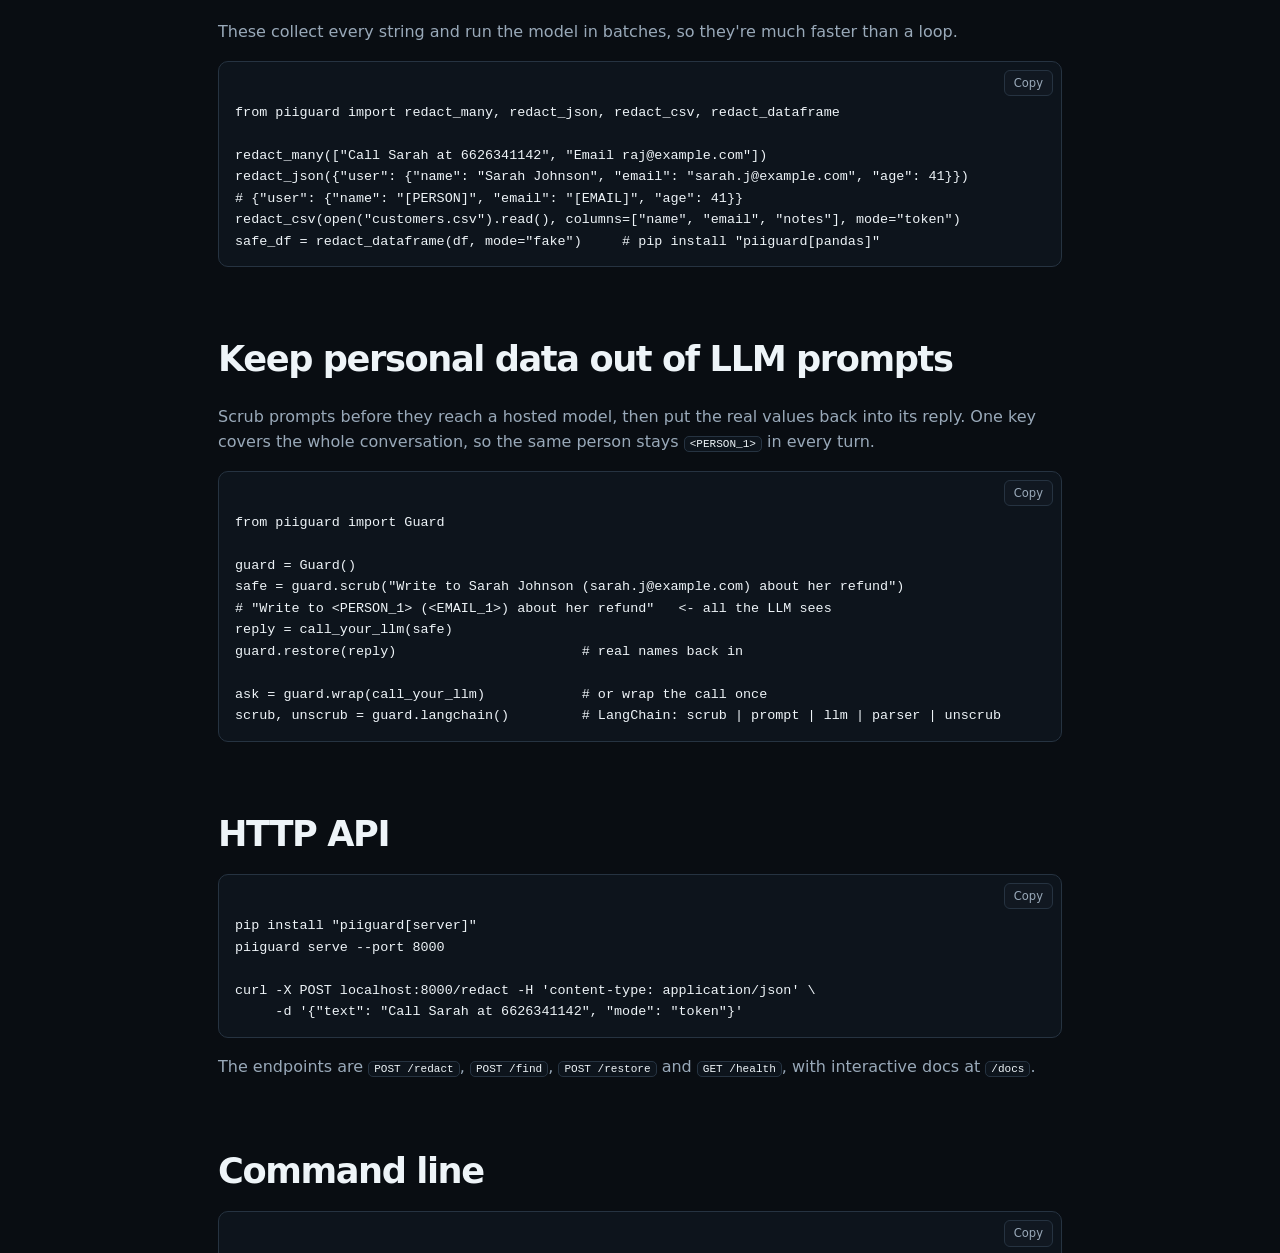
==== commit 874ed3be: "Rename chad-pii to piiguard - Package piiguard 0.3.0 (folder piiguard/, import piiguard, command pii" ====
--- a/chad-pii/index.html
+++ b/chad-pii/index.html
@@ -1,178 +1,4 @@
 <!doctype html>
-<html lang="en">
-<head>
-  <meta charset="utf-8">
-  <meta name="viewport" content="width=device-width,initial-scale=1">
-  <meta name="description" content="chad-pii: find and redact personal data in Python with one line. Fine-tuned transformer plus checksum rules, runs fully offline, benchmarked against Microsoft Presidio.">
-  <meta name="theme-color" content="#090d12">
-  <title>chad-pii | Redact personal data in Python</title>
-  <link rel="stylesheet" href="../styles.css?v=2026-11-26b">
-  <link rel="stylesheet" href="../redact.css?v=2026-11-27d">
-  <style>
-    .docs{max-width:900px}
-    .docs h2{font-size:clamp(1.6rem,3.4vw,2.2rem);letter-spacing:-.04em;margin:64px 0 8px;scroll-margin-top:90px}
-    .docs h3{margin:26px 0 8px;font-size:1.05rem}
-    .docs p,.docs li{color:var(--muted)}
-    .docs p code,.docs li code,.docs td code{background:var(--panel2);border:1px solid var(--line);border-radius:5px;padding:1px 5px;color:var(--text);font-size:.85em}
-    .docs a{color:var(--accent)}.docs a:hover{text-decoration:underline}
-    .docs .code{margin:12px 0}
-    .toc{display:flex;flex-wrap:wrap;gap:8px;margin-top:26px}
-    .toc a{border:1px solid var(--line);border-radius:999px;padding:5px 12px;font-size:.82rem;color:var(--muted)}
-    .toc a:hover{color:var(--text);border-color:#3d5264;text-decoration:none}
-    .pill-row{display:flex;flex-wrap:wrap;gap:8px;margin:14px 0 0;padding:0;list-style:none}
-    .pill-row li{border:1px solid var(--line);background:var(--panel);border-radius:8px;padding:6px 10px;font-size:.85rem;color:var(--text)}
-    .facts{display:grid;grid-template-columns:repeat(3,1fr);gap:12px;margin-top:22px}
-    .facts div{border:1px solid var(--line);background:var(--panel);border-radius:12px;padding:16px}
-    .facts strong{display:block;color:var(--text);margin-bottom:4px}
-    .facts span{color:var(--muted);font-size:.9rem}
-    .cmp h3{margin-top:30px}
-    .cmp .bench-wrap{max-width:none}
-    .cmp td.win{color:var(--accent);font-weight:700}
-    table.plain{width:100%;border-collapse:collapse;font-size:.9rem;margin-top:12px}
-    table.plain th,table.plain td{text-align:left;padding:8px 10px;border-bottom:1px solid var(--line);vertical-align:top}
-    table.plain th{color:var(--muted);font-weight:600;font-size:.78rem;text-transform:uppercase;letter-spacing:.04em}
-    .wrap-x{overflow-x:auto}
-    @media (max-width:700px){.facts{grid-template-columns:1fr}.docs h2{margin-top:48px}}
-  </style>
-</head>
-<body>
-  <header>
-    <a class="logo name-logo" href="../" aria-label="Back to portfolio">Michael Chad Tollison<span>.</span></a>
-    <a class="back" href="../redact.html">Live demo →</a>
-  </header>
-
-  <main>
-    <section class="demo-hero docs">
-      <p class="kicker">PYTHON PACKAGE · MIT · RUNS OFFLINE</p>
-      <h1>chad-pii<em>.</em></h1>
-      <p class="lead">Find and redact personal data with one line of Python. A fine-tuned transformer finds names, emails, phones, IDs, cards, addresses, keys and more, in English and Spanish, and checksum rules double-check it. Everything runs on your machine.</p>
-      <div class="code"><button type="button" class="copy-code">Copy</button><pre><code>pip install chad-pii</code></pre></div>
-      <div class="code"><pre><code>&gt;&gt;&gt; from chad_pii import redact
-&gt;&gt;&gt; redact("Hi, I'm Sarah Johnson. Email sarah.j@example.com or call 6626341142.")
-"Hi, I'm [PERSON]. Email [EMAIL] or call [PHONE]."</code></pre></div>
-      <div class="buttons">
-        <a class="primary" href="https://pypi.org/project/chad-pii/" target="_blank" rel="noreferrer">PyPI ↗</a>
-        <a class="secondary" href="../redact.html">Try it in the browser</a>
-        <a class="secondary" href="https://github.com/chadtollison/chadtollison.github.io/tree/main/chad-pii" target="_blank" rel="noreferrer">Source ↗</a>
-      </div>
-      <nav class="toc" aria-label="On this page">
-        <a href="#why">Why</a><a href="#benchmark">Benchmark</a><a href="#modes">Redaction modes</a><a href="#data">JSON, CSV, pandas</a>
-        <a href="#llm">LLM prompts</a><a href="#api">HTTP API</a><a href="#cli">Command line</a><a href="#types">What it finds</a><a href="#privacy">Privacy</a>
-      </nav>
-    </section>
-
-    <section class="docs">
-      <h2 id="why">Why chad-pii</h2>
-      <div class="facts">
-        <div><strong>One line</strong><span><code>redact(text)</code>. No engines, recognizers or NLP models to configure.</span></div>
-        <div><strong>Model plus rules</strong><span>A transformer for context, and Luhn, IBAN and SSN checks for certainty.</span></div>
-        <div><strong>Nothing leaves</strong><span>Runs locally after one download. Safe for data you can't send to an API.</span></div>
-      </div>
-
-      <h2 id="benchmark">Benchmark against Microsoft Presidio</h2>
-      <p id="cmp-lead">The head-to-head results will appear here after the next benchmark run.</p>
-      <div id="cmp" class="cmp"></div>
-
-      <h2 id="modes">Redaction modes</h2>
-      <div class="code"><button type="button" class="copy-code">Copy</button><pre><code>from chad_pii import redact, tokenize, restore
-
-text = "Call Sarah Johnson at 662-634-1142."
-redact(text)                 # Call [PERSON] at [PHONE].
-redact(text, mode="mask")    # Call █████████████ at ████████████.
-redact(text, mode="fake")    # Call Avery Brooks at (202) 555-0117.
-
-safe, key = tokenize(text)   # Call &lt;PERSON_1&gt; at &lt;PHONE_1&gt;.
-restore(safe, key) == text   # True</code></pre></div>
-      <p>Fake values are harmless on purpose. Phones use the 555-01xx range reserved for fiction, cards are public test numbers, IPs come from the documentation range, and SSNs start with 9, which is never issued. Use <code>find(text)</code> to get each item's type, position, confidence, and the rule that confirmed it.</p>
-
-      <h2 id="data">JSON, CSV and pandas</h2>
-      <p>These collect every string and run the model in batches, so they're much faster than a loop.</p>
-      <div class="code"><button type="button" class="copy-code">Copy</button><pre><code>from chad_pii import redact_many, redact_json, redact_csv, redact_dataframe
-
-redact_many(["Call Sarah at 6626341142", "Email raj@example.com"])
-redact_json({"user": {"name": "Sarah Johnson", "email": "sarah.j@example.com", "age": 41}})
-# {"user": {"name": "[PERSON]", "email": "[EMAIL]", "age": 41}}
-redact_csv(open("customers.csv").read(), columns=["name", "email", "notes"], mode="token")
-safe_df = redact_dataframe(df, mode="fake")     # pip install "chad-pii[pandas]"</code></pre></div>
-
-      <h2 id="llm">Keep personal data out of LLM prompts</h2>
-      <p>Scrub prompts before they reach a hosted model, then put the real values back into its reply. One key covers the whole conversation, so the same person stays <code>&lt;PERSON_1&gt;</code> in every turn.</p>
-      <div class="code"><button type="button" class="copy-code">Copy</button><pre><code>from chad_pii import Guard
-
-guard = Guard()
-safe = guard.scrub("Write to Sarah Johnson (sarah.j@example.com) about her refund")
-# "Write to &lt;PERSON_1&gt; (&lt;EMAIL_1&gt;) about her refund"   &lt;- all the LLM sees
-reply = call_your_llm(safe)
-guard.restore(reply)                       # real names back in
-
-ask = guard.wrap(call_your_llm)            # or wrap the call once
-scrub, unscrub = guard.langchain()         # LangChain: scrub | prompt | llm | parser | unscrub</code></pre></div>
-
-      <h2 id="api">HTTP API</h2>
-      <div class="code"><button type="button" class="copy-code">Copy</button><pre><code>pip install "chad-pii[server]"
-chad-pii serve --port 8000
-
-curl -X POST localhost:8000/redact -H 'content-type: application/json' \
-     -d '{"text": "Call Sarah at 6626341142", "mode": "token"}'</code></pre></div>
-      <p>The endpoints are <code>POST /redact</code>, <code>POST /find</code>, <code>POST /restore</code> and <code>GET /health</code>, with interactive docs at <code>/docs</code>.</p>
-
-      <h2 id="cli">Command line</h2>
-      <div class="code"><button type="button" class="copy-code">Copy</button><pre><code>chad-pii "Call Sarah at 662-634-1142"
-cat notes.txt | chad-pii --mode mask &gt; notes-safe.txt
-chad-pii --file customers.csv --columns name,email -o customers-safe.csv   # .csv .json .jsonl .txt
-chad-pii --find "My SSN is 123-45-6789"</code></pre></div>
-
-      <h2 id="types">What it finds</h2>
-      <div class="wrap-x"><table class="plain">
-        <thead><tr><th>Type</th><th>Examples</th><th>Extra check</th></tr></thead>
-        <tbody>
-          <tr><td><code>PERSON</code></td><td>Sarah Johnson, José Álvarez García</td><td></td></tr>
-          <tr><td><code>EMAIL</code></td><td>sarah.j@example.com</td><td>format</td></tr>
-          <tr><td><code>PHONE</code></td><td>6626341142, (662) 634-1142, +34 612 345 678</td><td>real US/Canada area codes</td></tr>
-          <tr><td><code>SSN</code></td><td>123-45-6789</td><td>SSA format</td></tr>
-          <tr><td><code>CREDIT_CARD</code></td><td>4111 1111 1111 1111</td><td>Luhn checksum</td></tr>
-          <tr><td><code>IBAN</code></td><td>GB82 WEST 1234 5698 7654 32</td><td>IBAN checksum</td></tr>
-          <tr><td><code>IP_ADDRESS</code></td><td>192.168.1.24</td><td>valid octets</td></tr>
-          <tr><td><code>API_KEY</code></td><td>AKIA…, ghp_…, sk_live_…</td><td>known key formats</td></tr>
-          <tr><td><code>PASSPORT</code>, <code>DRIVER_LICENSE</code>, <code>ID_NUMBER</code></td><td>PAA123456, D1234567, 12345678Z</td><td></td></tr>
-          <tr><td><code>ADDRESS</code>, <code>DATE_OF_BIRTH</code>, <code>USERNAME</code>, <code>PASSWORD</code></td><td>42 Maple Street, Leeds</td><td></td></tr>
-        </tbody>
-      </table></div>
-      <p>The last two rows arrive with the v3 model, trained on public PII data.</p>
-
-      <h2 id="privacy">Privacy</h2>
-      <p>chad-pii downloads its model once from Hugging Face and caches it. After that, nothing you redact goes anywhere. Set <code>HF_HUB_OFFLINE=1</code> to make sure no network call is even attempted. The browser demo runs the same model on your device with ONNX Runtime.</p>
-      <p>Training data credits: <a href="https://huggingface.co/datasets/ai4privacy/open-pii-masking-500k-ai4privacy" target="_blank" rel="noreferrer">ai4privacy open-pii-masking-500k</a> (CC BY 4.0) and <a href="https://huggingface.co/datasets/gretelai/gretel-pii-masking-en-v1" target="_blank" rel="noreferrer">Gretel PII masking</a> (Apache 2.0), plus generated data.</p>
-      <p class="note">This is a research model, so it can miss things or flag things by mistake. Please don't rely on it alone for compliance work.</p>
-    </section>
-  </main>
-
-  <footer><span>Michael Chad Tollison</span><span>chad-pii · MIT</span><span><a href="../">Portfolio</a></span></footer>
-  <script>
-    document.querySelectorAll('.copy-code').forEach((b) => b.addEventListener('click', async () => {
-      try { await navigator.clipboard.writeText(b.nextElementSibling.innerText); b.textContent = 'Copied'; setTimeout(() => (b.textContent = 'Copy'), 1400); } catch (e) {}
-    }));
-    (async () => {
-      try {
-        const res = await fetch('../benchmarks/compare.json', { cache: 'no-cache' });
-        if (!res.ok) return;
-        const { meta, results } = await res.json();
-        const pct = (x) => `${Math.round(x * 100)}%`;
-        const esc = (s) => String(s).replace(/[&<>"]/g, (c) => ({ '&': '&amp;', '<': '&lt;', '>': '&gt;', '"': '&quot;' }[c]));
-        let html = '';
-        for (const [ds, systems] of Object.entries(results)) {
-          const rows = Object.entries(systems);
-          const best = (k, lowWins) => (lowWins ? Math.min : Math.max)(...rows.map(([, r]) => r[k]));
-          const cell = (r, k, f, low) => `<td class="${r[k] === best(k, low) ? 'win' : ''}">${f(r[k])}</td>`;
-          html += `<h3>${esc(ds)}</h3><div class="bench-wrap"><table class="bench-table"><thead><tr><th>System</th><th>Caught</th><th>Fully hidden</th><th>Was personal</th><th>F1</th><th>ms/text</th></tr></thead><tbody>`
-            + rows.map(([n, r]) => `<tr><td>${esc(n)}</td>${cell(r, 'caught', pct)}${cell(r, 'fully_hidden', pct)}${cell(r, 'was_personal', pct)}${cell(r, 'f1', (x) => x.toFixed(2))}${cell(r, 'ms_per_text', (x) => Math.round(x), true)}</tr>`).join('')
-            + '</tbody></table></div>';
-        }
-        document.getElementById('cmp').innerHTML = html;
-        document.getElementById('cmp-lead').innerHTML = `Same texts, same CPU, run on ${esc(meta.date)}. <strong>Caught</strong> is the share of personal-data items each system touched. <strong>Fully hidden</strong> means 90% or more of the item was covered, since half a card number still leaks. <strong>Was personal</strong> is the share of finds that really were personal data. Presidio runs with its defaults. <a href="../benchmarks/compare.md">Full results by type</a>`;
-      } catch (e) { /* no results yet */ }
-    })();
-  </script>
-  <script data-goatcounter="https://chadtollison.goatcounter.com/count" async src="https://gc.zgo.at/count.js"></script>
-</body>
-</html>
+<html lang="en"><head><meta charset="utf-8"><title>piiguard</title>
+<meta http-equiv="refresh" content="0; url=../piiguard/"><link rel="canonical" href="../piiguard/"></head>
+<body><p>chad-pii is now piiguard: <a href="../piiguard/">go to the piiguard docs</a>.</p></body></html>
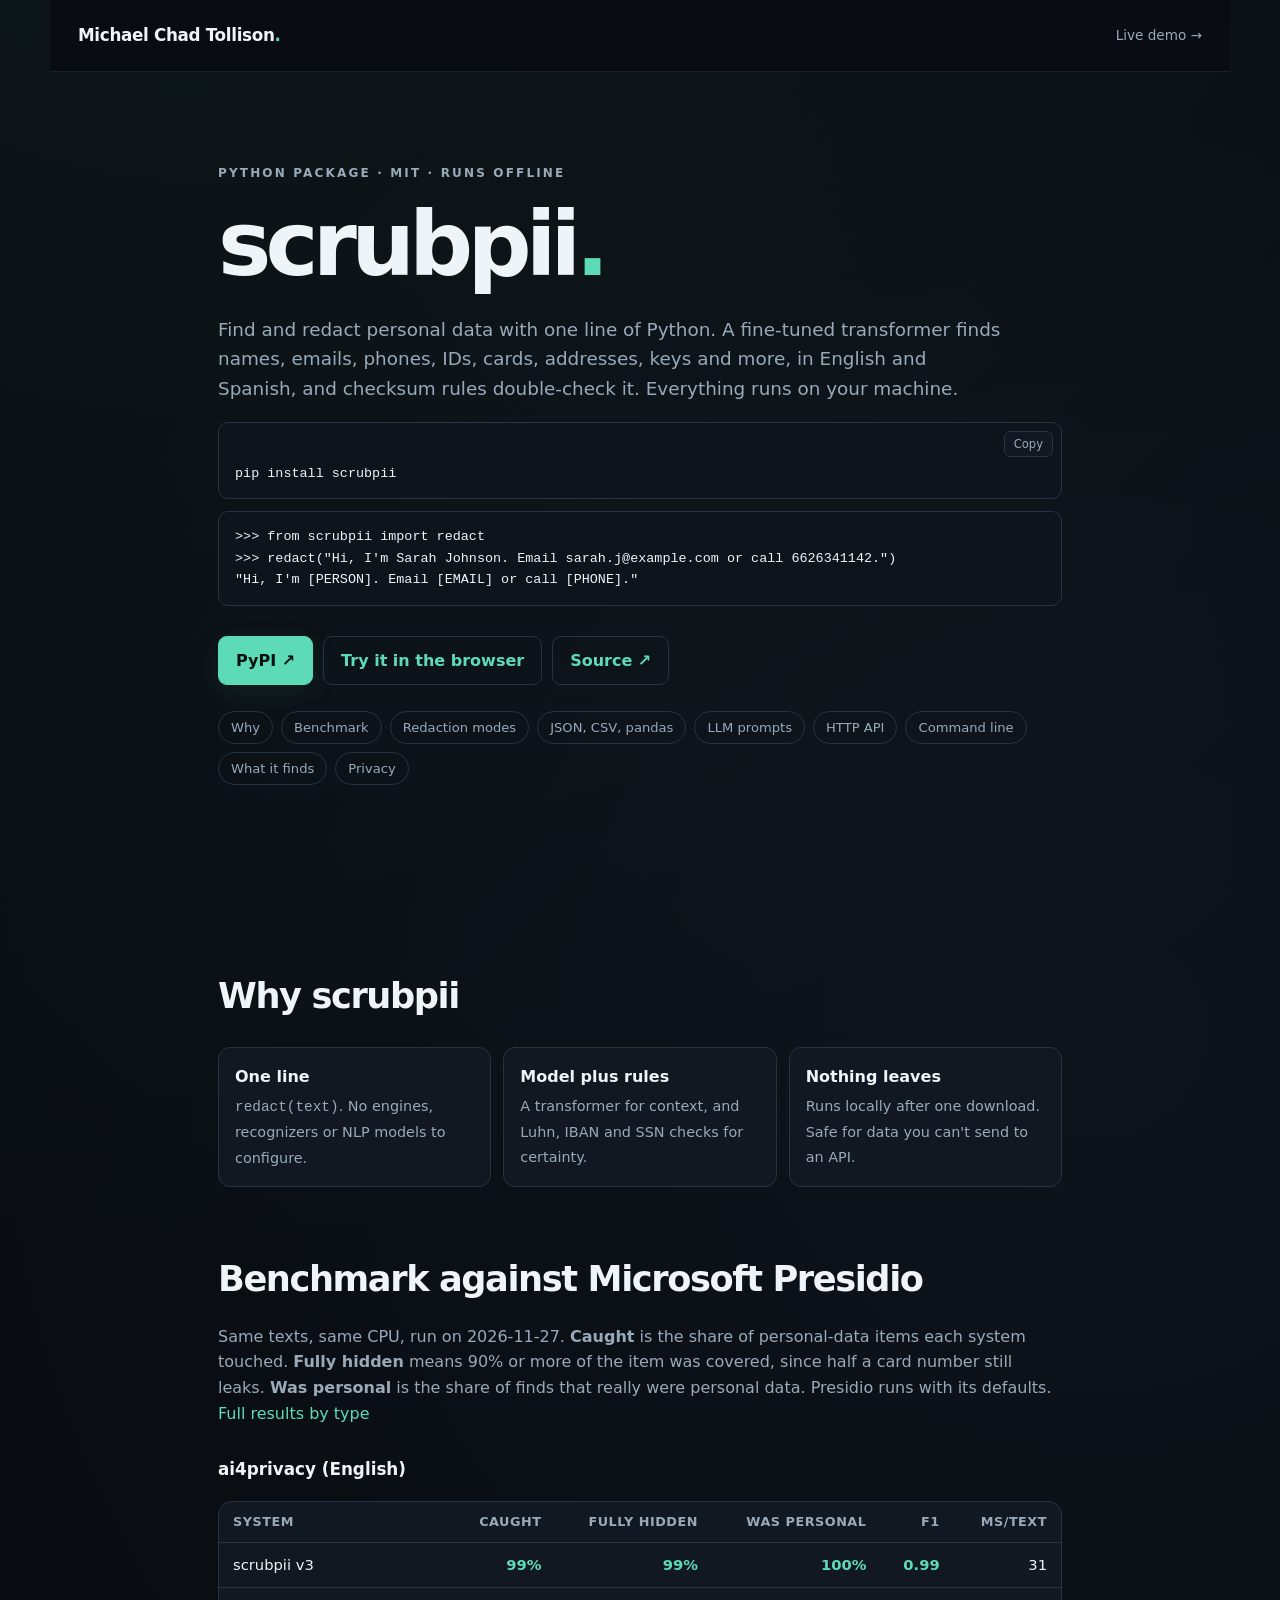
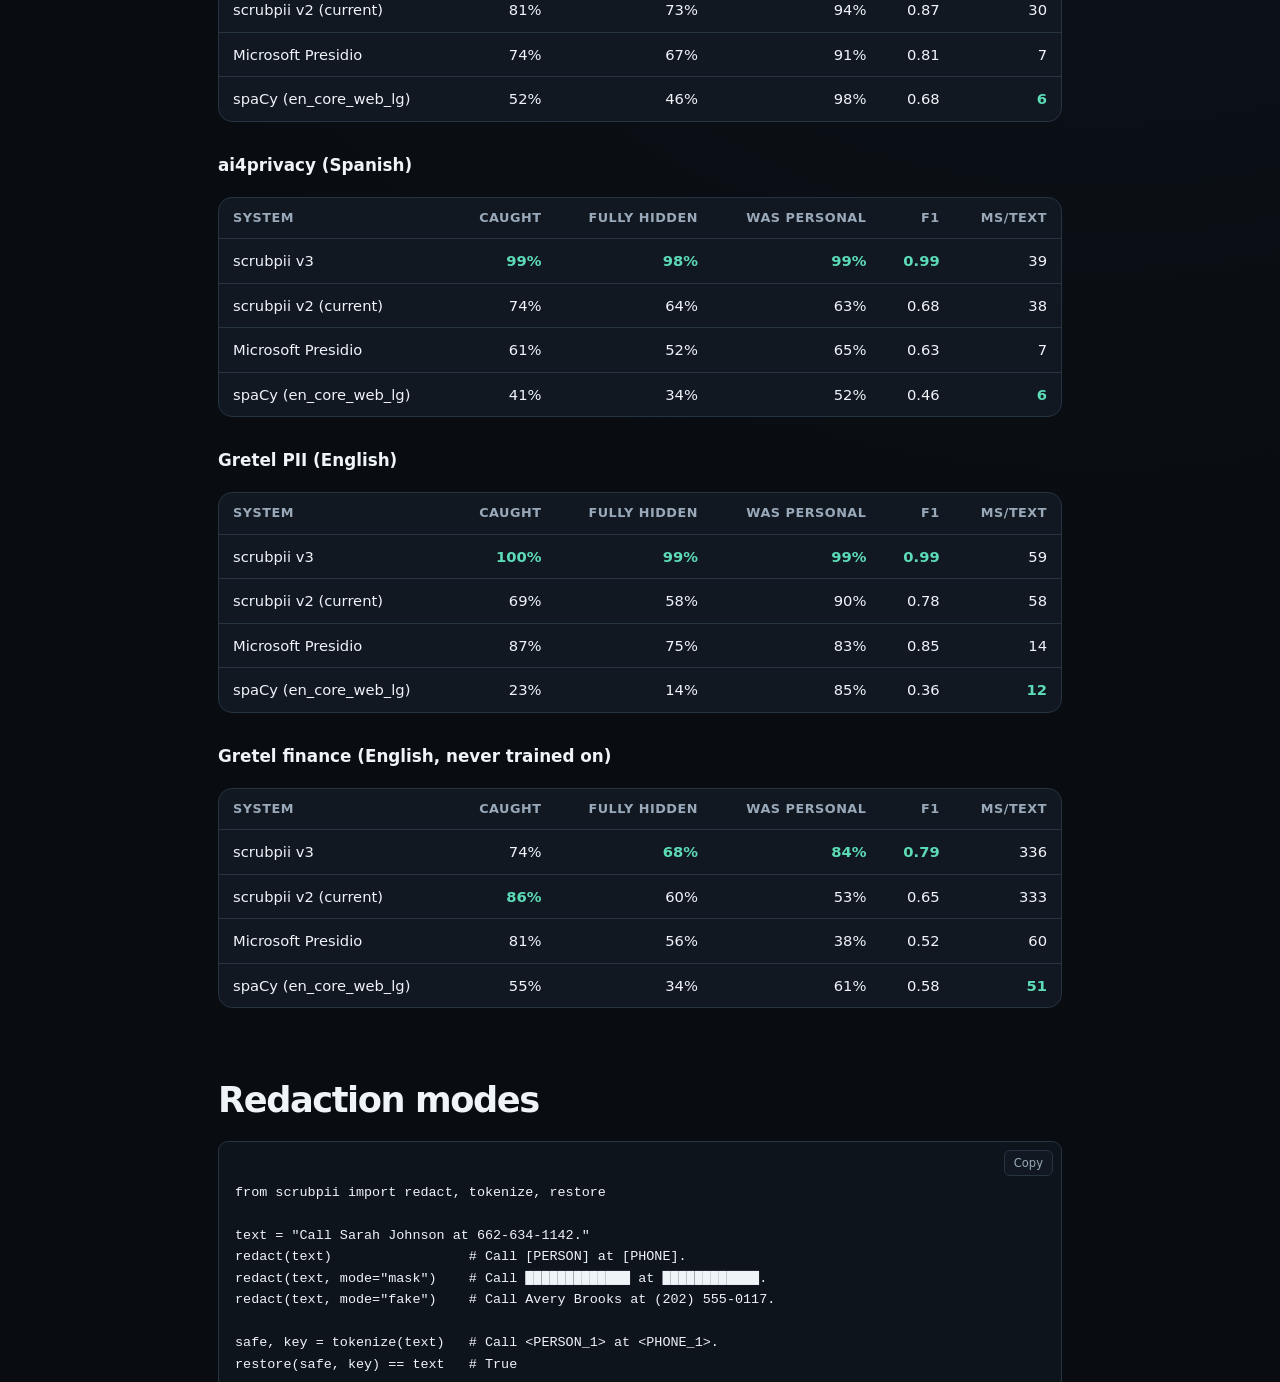
==== commit cbb92e2c: "Rename piiguard to scrubpii (piiguard was too close to pii-guard on PyPI) Co-Authored-By: Claude Opu" ====
--- a/chad-pii/index.html
+++ b/chad-pii/index.html
@@ -1,4 +1,4 @@
 <!doctype html>
-<html lang="en"><head><meta charset="utf-8"><title>piiguard</title>
-<meta http-equiv="refresh" content="0; url=../piiguard/"><link rel="canonical" href="../piiguard/"></head>
-<body><p>chad-pii is now piiguard: <a href="../piiguard/">go to the piiguard docs</a>.</p></body></html>
+<html lang="en"><head><meta charset="utf-8"><title>scrubpii</title>
+<meta http-equiv="refresh" content="0; url=../scrubpii/"><link rel="canonical" href="../scrubpii/"></head>
+<body><p>chad-pii is now scrubpii: <a href="../scrubpii/">go to the scrubpii docs</a>.</p></body></html>
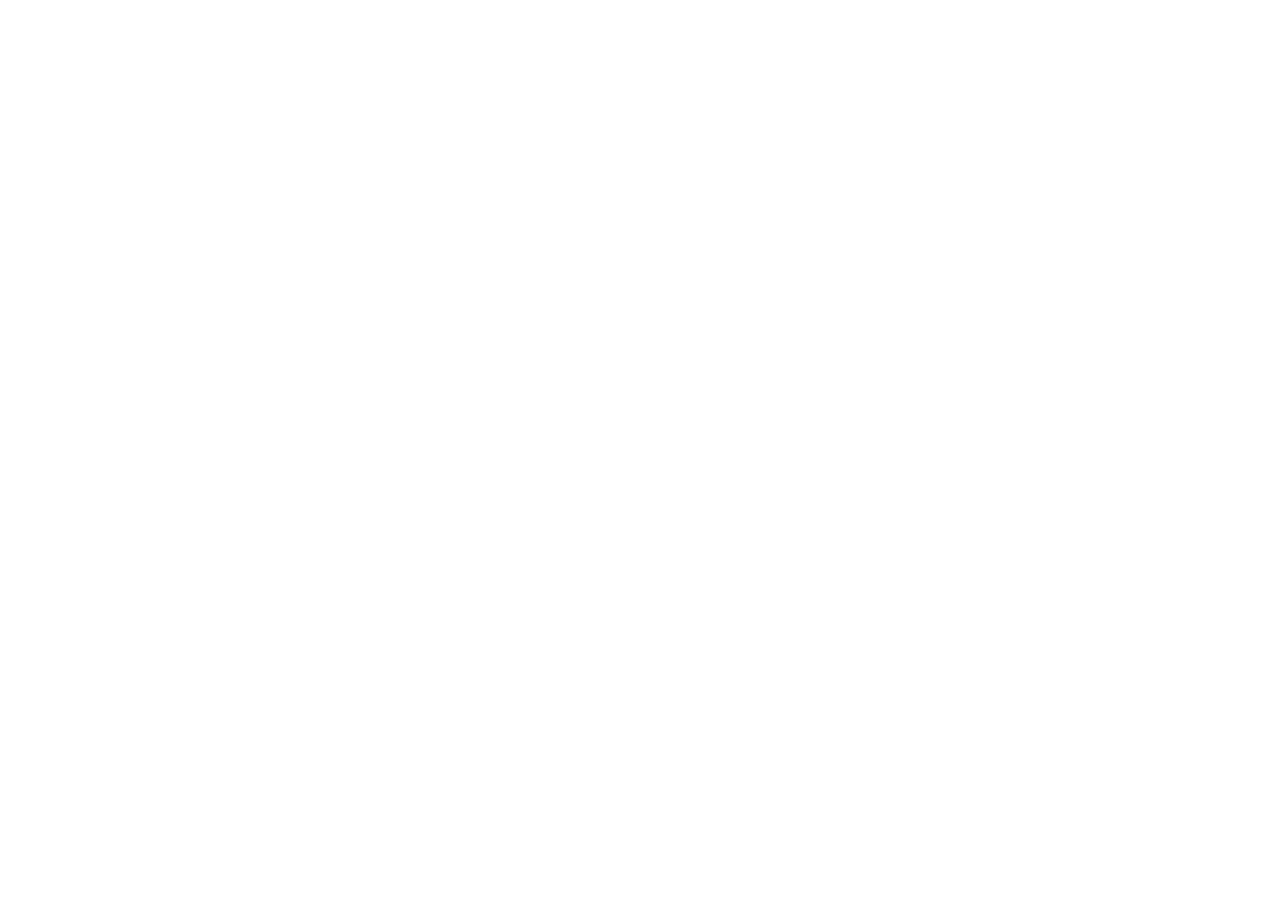
==== commit 3239bff5: "Move PII demo to the privacy tools site; scrubpii 0.7.0 with proxy, log filter and scan - Portfolio:" ====
--- a/chad-pii/index.html
+++ b/chad-pii/index.html
@@ -1,4 +1,9 @@
 <!doctype html>
-<html lang="en"><head><meta charset="utf-8"><title>scrubpii</title>
-<meta http-equiv="refresh" content="0; url=../scrubpii/"><link rel="canonical" href="../scrubpii/"></head>
-<body><p>chad-pii is now scrubpii: <a href="../scrubpii/">go to the scrubpii docs</a>.</p></body></html>
+<html lang="en"><head><meta charset="utf-8">
+  <title>The scrubpii docs has moved</title>
+  <link rel="canonical" href="https://chadtollison.github.io/privacy-tools/scrubpii/">
+  <meta name="robots" content="noindex">
+  <meta http-equiv="refresh" content="0; url=https://chadtollison.github.io/privacy-tools/scrubpii/">
+  <script>location.replace('https://chadtollison.github.io/privacy-tools/scrubpii/' + location.search + location.hash);</script>
+</head>
+<body><p>The scrubpii docs moved to <a href="https://chadtollison.github.io/privacy-tools/scrubpii/">https://chadtollison.github.io/privacy-tools/scrubpii/</a>.</p></body></html>
